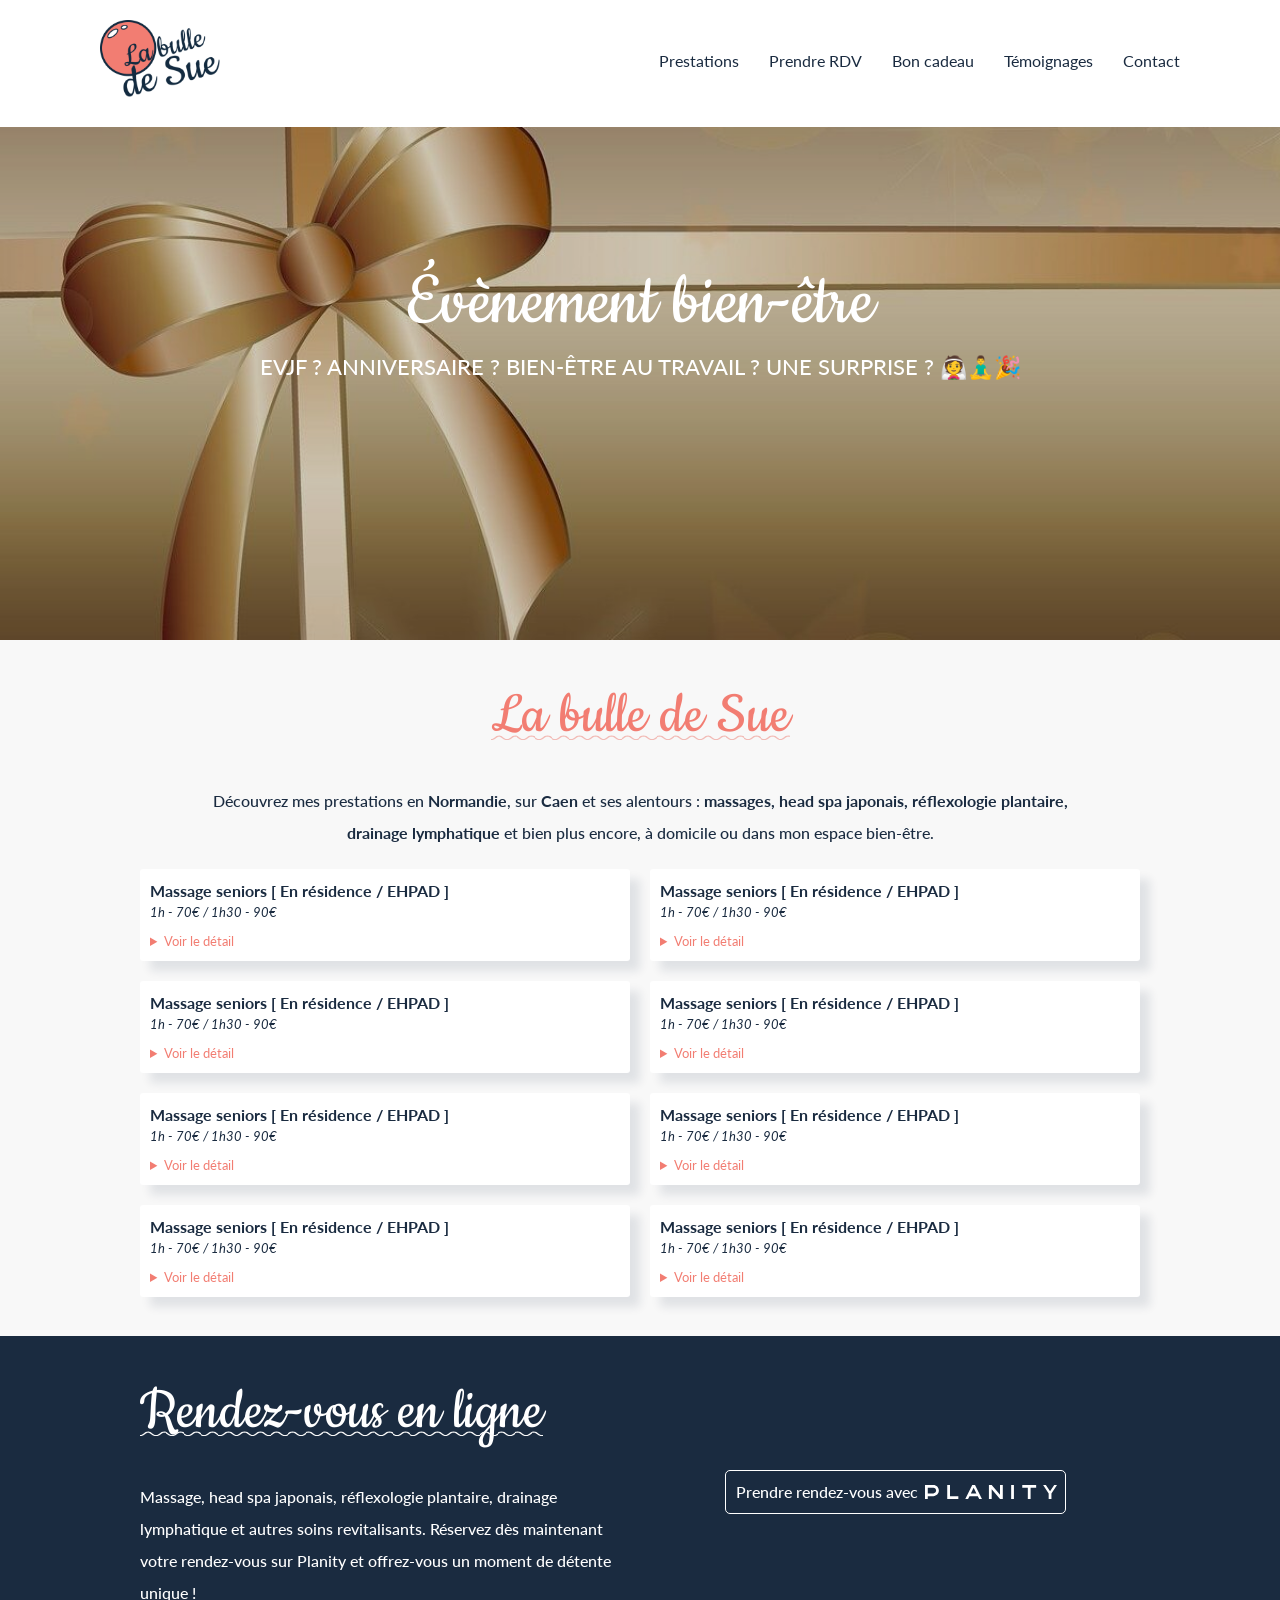
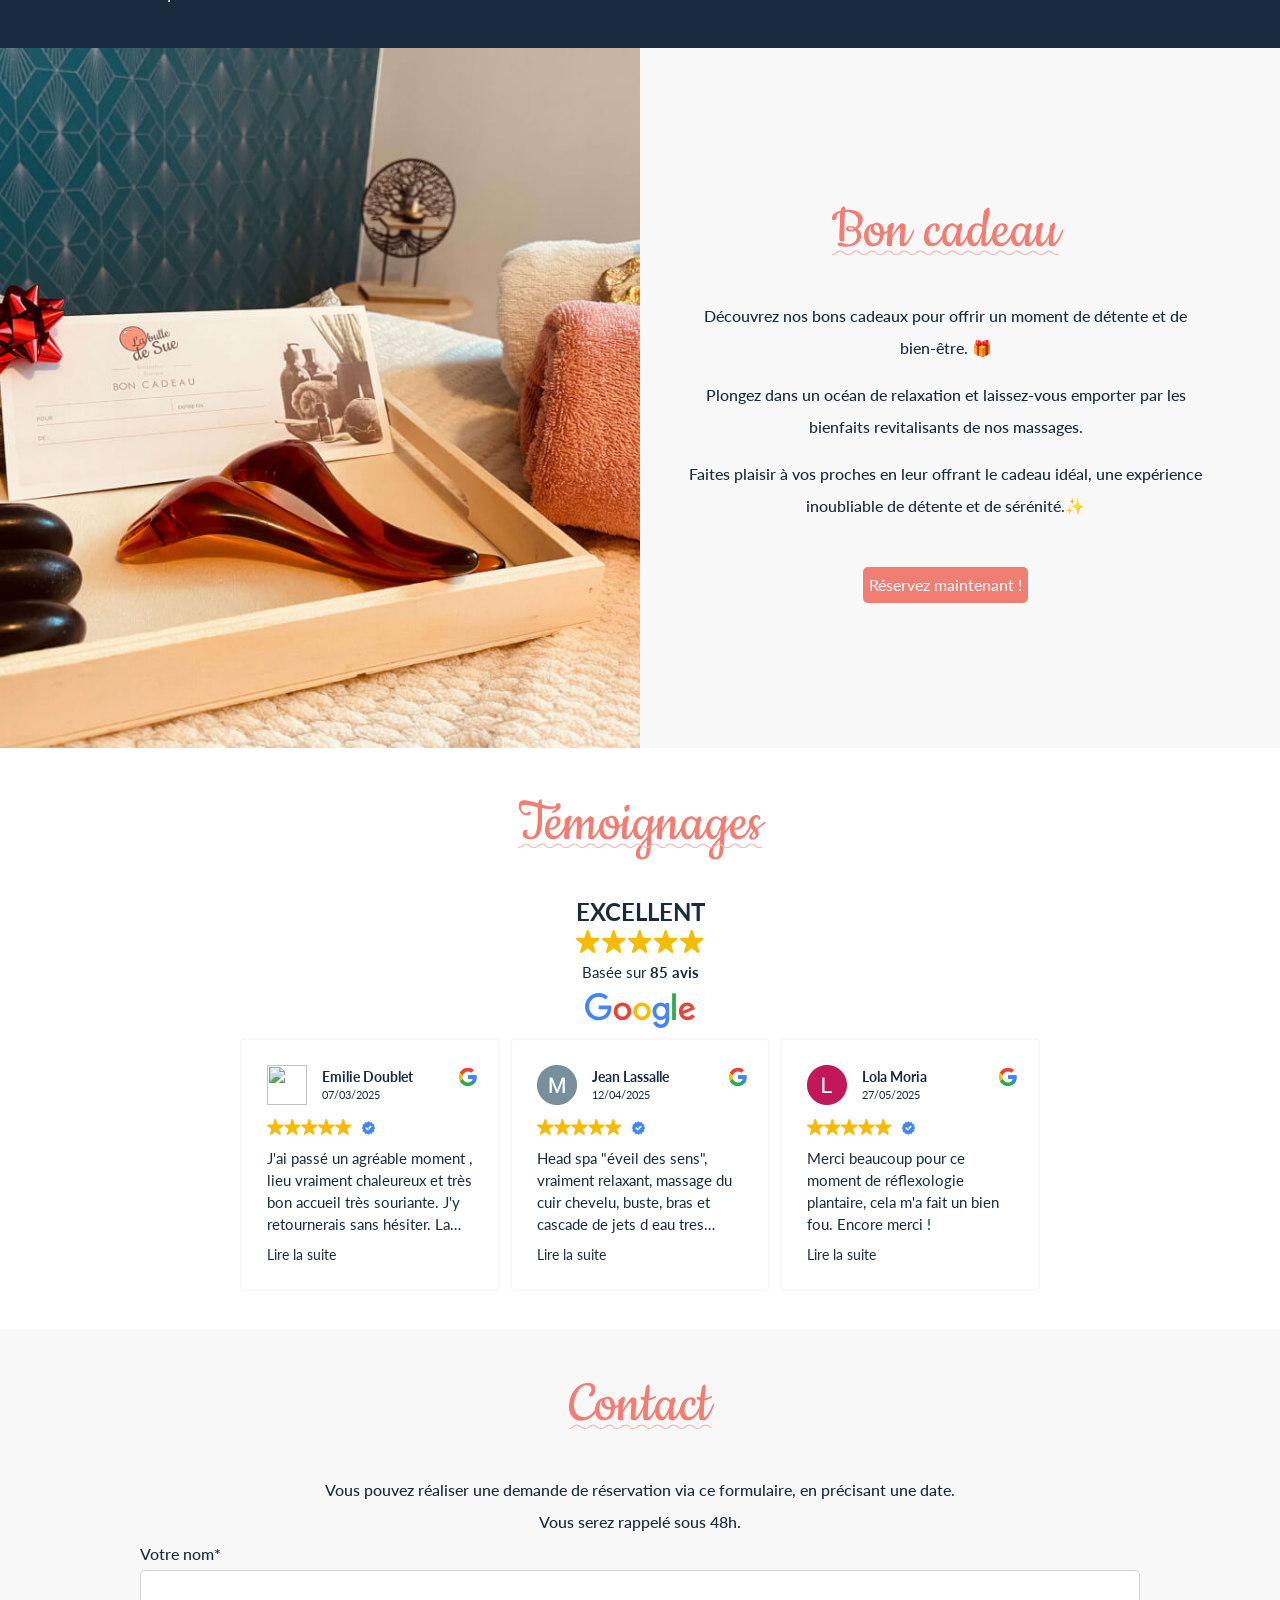
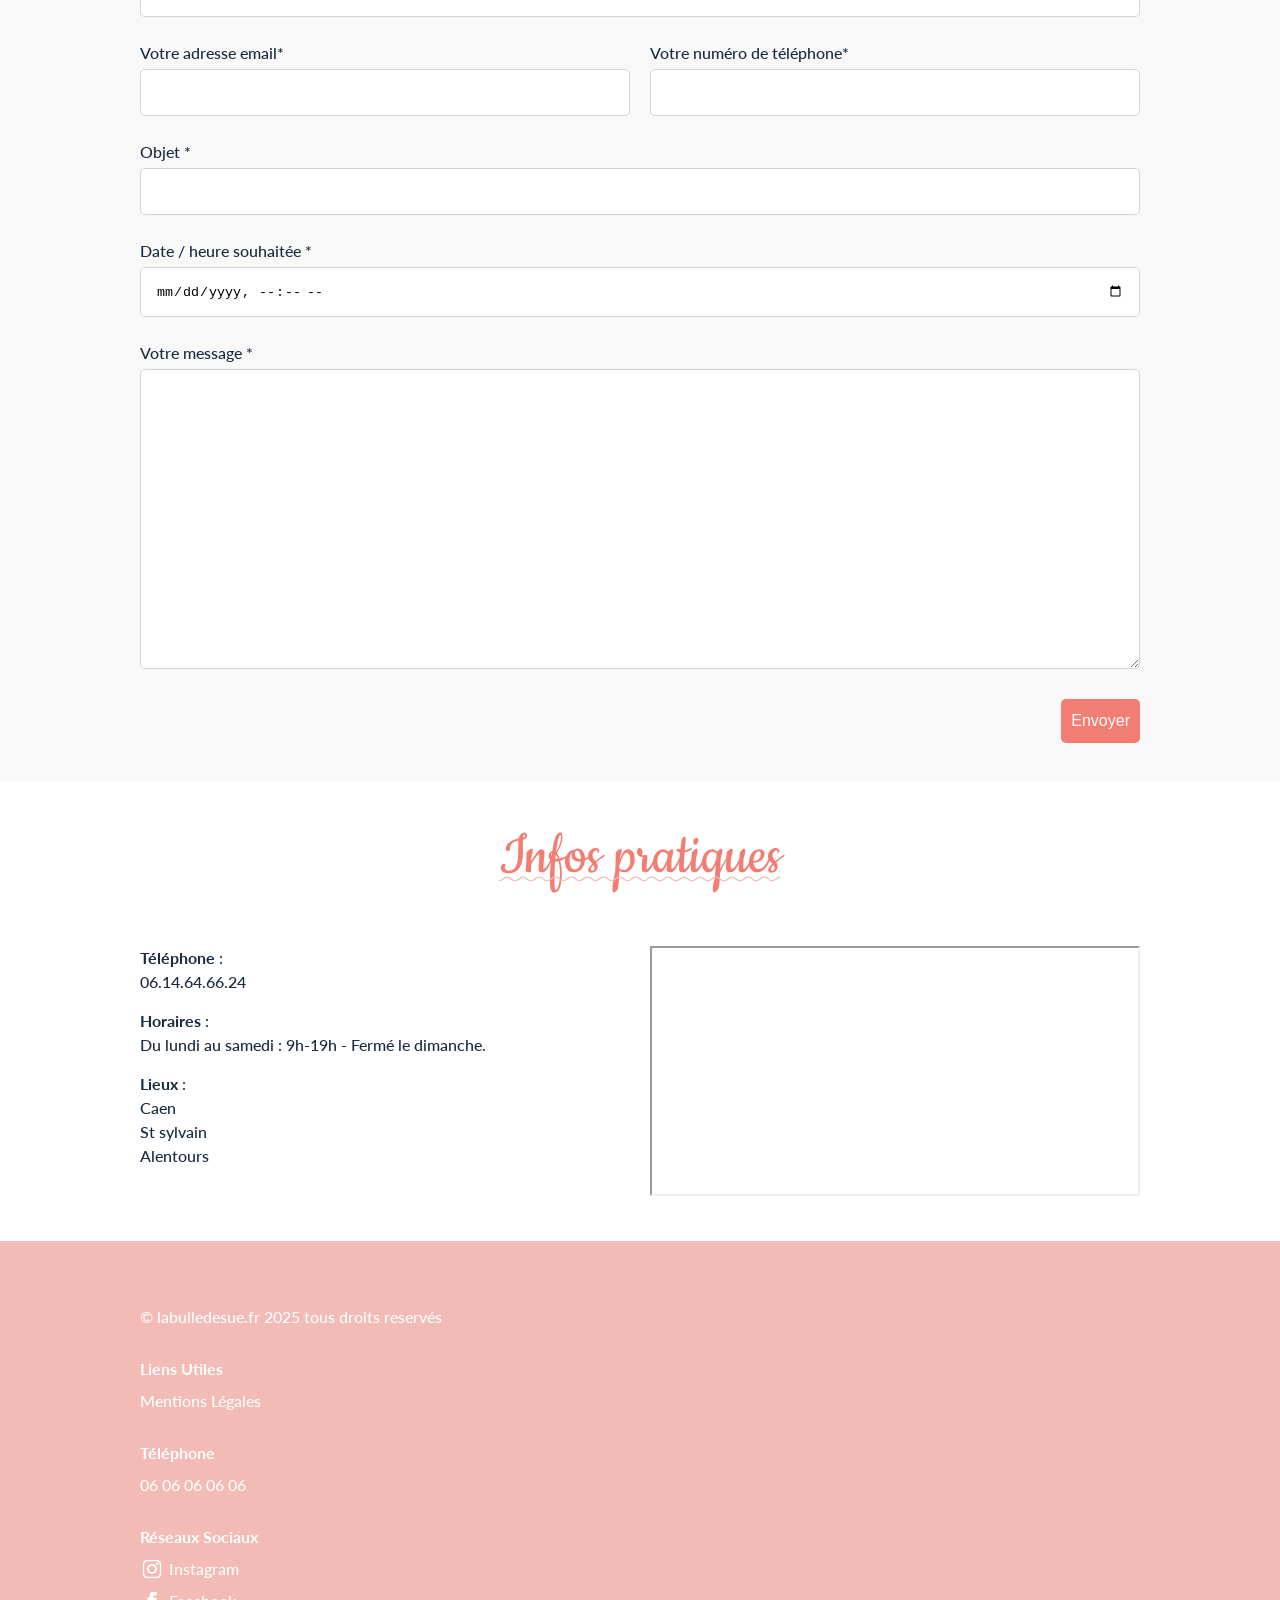
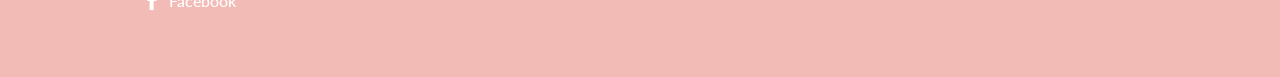
==== index.html @ 636320a3 "init" ====
<!DOCTYPE html>
<html lang="en">
<head>
    <meta charset="UTF-8">
    <meta name="viewport" content="width=device-width, initial-scale=1.0">
    <link href="https://fonts.googleapis.com/css2?family=Cookie&family=Lato:wght@400;700&display=swap" rel="stylesheet">
    <link rel="stylesheet" href="assets/css/main.css">
    <title>Document</title>
</head>
<body>
   <header>
        <div class="logo">
            <a aria-label="Lien vers la home" href="#">
                <img src="assets/img/logo.png" alt="Logo de Massage de Sue">
            </a>
        </div>
        <nav>
            <a href="#prestations">Prestations</a>
            <a href="">Prendre RDV</a>
            <a href="">Bon cadeau</a>
            <a href="">Témoignages</a>
            <a href="">Contact</a>
        </nav>
        <a href="#" class="hbg">
            <span style="--pos:1"></span>
            <span style="--pos:2"></span>
            <span style="--pos:3"></span>
        </a>
   </header>
   <main>
        <section class="hero">
            <img class="wallpaper" aria-hidden="true" loading="lazy" src="assets/img/background-g3a371028a_1920-1920x600.jpg" alt="super image">
          <div class="container">
            <h1>Évènement bien-être</h1>
            <p>
                EVJF ? ANNIVERSAIRE ? BIEN-ÊTRE AU TRAVAIL ? UNE SURPRISE ? 👰🧘‍♂️🎉
            </p>
          </div>
        </section>
        <section class="services" id="prestations">
            <div class="container">
                <div class="row">
                    <div class="col-12 title">
                        <h2 class="h2">
                            La bulle de Sue
                        </h2>
                        <p>
                            Découvrez mes prestations en <b>Normandie</b>, sur <b>Caen</b> et ses alentours : <b>massages, head spa japonais, réflexologie plantaire,<br> drainage lymphatique</b> et bien plus encore, à domicile ou dans mon espace bien-être.
                        </p>
                    </div>
                    <div class="col-6 col-xs-12">
                        <div class="row">
                            <div class="card-massage col-12">
                                <h3 class="card-massage_title">
                                    Massage seniors [ En résidence / EHPAD ]
                                </h3>
                                <p class="card-massage_price">
                                    1h - 70€ / 1h30 - 90€
                                </p>
                                <details>
                                    <summary>
                                        <span>Voir le détail</span>
                                        <span>Réduire le détail</span>
                                    </summary>
                                    Les mouvements sont doux, lents, sans pressions et parfois répétitifs. Le toucher est sécurisant, bienveillant, aimant, compatissant et respectueux. La plupart des manœuvres sont des lissages, des effleurages mais aussi des mobilisations et enfin des pressions sur des points énergétiques.
                                    Le massage s'effectue sur une table de massage lorsque c'est possible dans le cas contraire, la masseuse s'adapte.
                                    [+ Frais de déplacement à prévoir selon la distance ]
                                </details>
                            </div>
                            <div class="card-massage col-12">
                                <h3 class="card-massage_title">
                                    Massage seniors [ En résidence / EHPAD ]
                                </h3>
                                <p class="card-massage_price">
                                    1h - 70€ / 1h30 - 90€
                                </p>
                                <details>
                                    <summary>
                                        <span>Voir le détail</span>
                                        <span>Réduire le détail</span>
                                    </summary>
                                    Les mouvements sont doux, lents, sans pressions et parfois répétitifs. Le toucher est sécurisant, bienveillant, aimant, compatissant et respectueux. La plupart des manœuvres sont des lissages, des effleurages mais aussi des mobilisations et enfin des pressions sur des points énergétiques.
                                    Le massage s'effectue sur une table de massage lorsque c'est possible dans le cas contraire, la masseuse s'adapte.
                                    [+ Frais de déplacement à prévoir selon la distance ]
                                </details>
                            </div>
                            <div class="card-massage col-12">
                                <h3 class="card-massage_title">
                                    Massage seniors [ En résidence / EHPAD ]
                                </h3>
                                <p class="card-massage_price">
                                    1h - 70€ / 1h30 - 90€
                                </p>
                                <details>
                                    <summary>
                                        <span>Voir le détail</span>
                                        <span>Réduire le détail</span>
                                    </summary>
                                    Les mouvements sont doux, lents, sans pressions et parfois répétitifs. Le toucher est sécurisant, bienveillant, aimant, compatissant et respectueux. La plupart des manœuvres sont des lissages, des effleurages mais aussi des mobilisations et enfin des pressions sur des points énergétiques.
                                    Le massage s'effectue sur une table de massage lorsque c'est possible dans le cas contraire, la masseuse s'adapte.
                                    [+ Frais de déplacement à prévoir selon la distance ]
                                </details>
                            </div>
                            <div class="card-massage col-12">
                                <h3 class="card-massage_title">
                                    Massage seniors [ En résidence / EHPAD ]
                                </h3>
                                <p class="card-massage_price">
                                    1h - 70€ / 1h30 - 90€
                                </p>
                                <details>
                                    <summary>
                                        <span>Voir le détail</span>
                                        <span>Réduire le détail</span>
                                    </summary>
                                    Les mouvements sont doux, lents, sans pressions et parfois répétitifs. Le toucher est sécurisant, bienveillant, aimant, compatissant et respectueux. La plupart des manœuvres sont des lissages, des effleurages mais aussi des mobilisations et enfin des pressions sur des points énergétiques.
                                    Le massage s'effectue sur une table de massage lorsque c'est possible dans le cas contraire, la masseuse s'adapte.
                                    [+ Frais de déplacement à prévoir selon la distance ]
                                </details>
                            </div>
                        </div>
                    </div>
                    <div class="col-6 col-xs-12">
                        <div class="row">
                            <div class="card-massage col-12">
                                <h3 class="card-massage_title">
                                    Massage seniors [ En résidence / EHPAD ]
                                </h3>
                                <p class="card-massage_price">
                                    1h - 70€ / 1h30 - 90€
                                </p>
                                <details>
                                    <summary>
                                        <span>Voir le détail</span>
                                        <span>Réduire le détail</span>
                                    </summary>
                                    Les mouvements sont doux, lents, sans pressions et parfois répétitifs. Le toucher est sécurisant, bienveillant, aimant, compatissant et respectueux. La plupart des manœuvres sont des lissages, des effleurages mais aussi des mobilisations et enfin des pressions sur des points énergétiques.
                                    Le massage s'effectue sur une table de massage lorsque c'est possible dans le cas contraire, la masseuse s'adapte.
                                    [+ Frais de déplacement à prévoir selon la distance ]
                                </details>
                            </div>
                            <div class="card-massage col-12">
                                <h3 class="card-massage_title">
                                    Massage seniors [ En résidence / EHPAD ]
                                </h3>
                                <p class="card-massage_price">
                                    1h - 70€ / 1h30 - 90€
                                </p>
                                <details>
                                    <summary>
                                        <span>Voir le détail</span>
                                        <span>Réduire le détail</span>
                                    </summary>
                                    Les mouvements sont doux, lents, sans pressions et parfois répétitifs. Le toucher est sécurisant, bienveillant, aimant, compatissant et respectueux. La plupart des manœuvres sont des lissages, des effleurages mais aussi des mobilisations et enfin des pressions sur des points énergétiques.
                                    Le massage s'effectue sur une table de massage lorsque c'est possible dans le cas contraire, la masseuse s'adapte.
                                    [+ Frais de déplacement à prévoir selon la distance ]
                                </details>
                            </div>
                            <div class="card-massage col-12">
                                <h3 class="card-massage_title">
                                    Massage seniors [ En résidence / EHPAD ]
                                </h3>
                                <p class="card-massage_price">
                                    1h - 70€ / 1h30 - 90€
                                </p>
                                <details>
                                    <summary>
                                        <span>Voir le détail</span>
                                        <span>Réduire le détail</span>
                                    </summary>
                                    Les mouvements sont doux, lents, sans pressions et parfois répétitifs. Le toucher est sécurisant, bienveillant, aimant, compatissant et respectueux. La plupart des manœuvres sont des lissages, des effleurages mais aussi des mobilisations et enfin des pressions sur des points énergétiques.
                                    Le massage s'effectue sur une table de massage lorsque c'est possible dans le cas contraire, la masseuse s'adapte.
                                    [+ Frais de déplacement à prévoir selon la distance ]
                                </details>
                            </div>
                            <div class="card-massage col-12">
                                <h3 class="card-massage_title">
                                    Massage seniors [ En résidence / EHPAD ]
                                </h3>
                                <p class="card-massage_price">
                                    1h - 70€ / 1h30 - 90€
                                </p>
                                <details>
                                    <summary>
                                        <span>Voir le détail</span>
                                        <span>Réduire le détail</span>
                                    </summary>
                                    Les mouvements sont doux, lents, sans pressions et parfois répétitifs. Le toucher est sécurisant, bienveillant, aimant, compatissant et respectueux. La plupart des manœuvres sont des lissages, des effleurages mais aussi des mobilisations et enfin des pressions sur des points énergétiques.
                                    Le massage s'effectue sur une table de massage lorsque c'est possible dans le cas contraire, la masseuse s'adapte.
                                    [+ Frais de déplacement à prévoir selon la distance ]
                                </details>
                            </div>
                        </div>
                    </div>
                </div>
            </div>
        </section>
        <section class="planity">
            <div class="container">
                <div class="row">
                    <div class="col-6 col-sm-12">
                        <h2 class="h2 white">
                            Rendez-vous en ligne
                        </h2>
                        <p>
                            Massage, head spa japonais, réflexologie plantaire, drainage lymphatique et autres soins revitalisants. Réservez dès maintenant votre rendez-vous sur Planity et offrez-vous un moment de détente unique !
                        </p>
                    </div>
                    <div class="col-6 col-sm-12 book">
                        <a target="_blank" href="https://www.planity.com/la-bulle-de-sue-head-spa-massage-14190-saint-sylvain">
                            Prendre rendez-vous avec  <span class="icon-planity"></span>
                        </a>
                    </div>
                </div>
            </div>
        </section>
        <section class="gift">
            <img aria-hidden="true" src="assets/img/gift.jpg" alt="image" class="illustration">
            <div class="containjjjer">
                <div class="row">
                    <div class="col-6 none-xs">
                        
                    </div>
                    <div class="col-6 col-xs-12 content">
                        <h2 class="h2">
                            Bon cadeau
                        </h2>
                        <p>
                            Découvrez nos bons cadeaux pour offrir un moment de détente et de bien-être. 🎁
                        </p>
                        <p>
                            Plongez dans un océan de relaxation et laissez-vous emporter par les bienfaits revitalisants de nos massages.
                        </p>
                        <p>                 
                            Faites plaisir à vos proches en leur offrant le cadeau idéal, une expérience inoubliable de détente et de sérénité.✨
                        </p>
                        <a href="#" class="btn">
                            Réservez maintenant !
                        </a>
                    </div>
                </div>
            </div>
        </section>
        <section class="reviews">
            <div class="container">
                <h2 class="h2">
                    Témoignages
                </h2>
                <div class="nbReviews">
                    <p>Excellent</p>
                    <div class="stars">
                       <span class="icon-star"></span>
                       <span class="icon-star"></span>
                       <span class="icon-star"></span>
                       <span class="icon-star"></span>
                       <span class="icon-star"></span> 
                    </div>
                    <span>Basée sur <b>85 avis</b></span>
                    <figure>
                        <img src="assets/svg/logo.svg" alt="Logo Google">
                    </figure>
                </div>
              
                <div class="sliderWrapper">
                    <div class="slider">
                        <div class="slide">
                            <div class="review-card">
                                <div class="review-card_google-icon-container">
                                    <img src="assets/svg/icon.svg" alt="icon google" class="review-card_google-icon">
                                </div>
                                <div class="review-card_name-img-date">
                                    <figure class="review-card_img-container">
                                        <img src="https://lh3.googleusercontent.com/a/ACg8ocLl8gLTeWVUwAeZWAEVzSCqU0A18EfY9cI3QGdG8IyHaIsYBA=w80-h80-c-rp-mo-br100" alt="">
                                    </figure>
                                    <div class="review-card_name-date">
                                        <div class="review-card_name">
                                            Emilie Doublet
                                        </div>
                                        <div class="review-card_date">
                                            07/03/2025
                                        </div>
                                    </div>
                                </div>
                                <div class="review-card_stars-certified">
                                    <div class="review-card_stars">
                                        <span class="icon-star"></span>
                                        <span class="icon-star"></span>
                                        <span class="icon-star"></span>
                                        <span class="icon-star"></span>
                                        <span class="icon-star"></span>
                                    </div>
                                    <div class="review-card_certified">
                                        <img src="assets/img/certified.png" alt="">
                                    </div>
                                </div>
                                <div class="review-card_review">
                                    <details>
                                        <summary>
                                            <span>
                                                J'ai passé un agréable moment , lieu vraiment chaleureux et très bon accueil très souriante. J'y retournerais sans hésiter. La prestation était à la hauteur de mes attentes
                                            </span>
                                            <div class="review-card_read-more">
                                                Lire la suite
                                            </div>
                                        </summary>
                                    </details>
                                </div>
                                
                            </div>
                        </div>
                        <div class="slide">
                            <div class="review-card">
                                <div class="review-card_google-icon-container">
                                    <img src="assets/svg/icon.svg" alt="icon google" class="review-card_google-icon">
                                </div>
                                <div class="review-card_name-img-date">
                                    <figure class="review-card_img-container">
                                        <img src="assets/img/unnamed_2.png" alt="">
                                    </figure>
                                    <div class="review-card_name-date">
                                        <div class="review-card_name">
                                            Jean Lassalle
                                        </div>
                                        <div class="review-card_date">
                                            12/04/2025
                                        </div>
                                    </div>
                                </div>
                                <div class="review-card_stars-certified">
                                    <div class="review-card_stars">
                                        <span class="icon-star"></span>
                                        <span class="icon-star"></span>
                                        <span class="icon-star"></span>
                                        <span class="icon-star"></span>
                                        <span class="icon-star"></span>
                                    </div>
                                    <div class="review-card_certified">
                                        <img src="assets/img/certified.png" alt="">
                                    </div>
                                </div>
                                <div class="review-card_review">
                                    <details>
                                        <summary>
                                            <span>
                                                Head spa "éveil des sens", vraiment relaxant, massage du cuir chevelu, buste, bras et cascade de jets d eau tres agréable...à s'offrir ou offrir !
                                                Massage est très accueillante et vous repartez avec une brosse offerte 🥰
                                            </span>
                                            <div class="review-card_read-more">
                                                Lire la suite
                                            </div>
                                        </summary>
                                    </details>
                                </div>
                                
                            </div>
                        </div>
                        <div class="slide">
                            <div class="review-card">
                                <div class="review-card_google-icon-container">
                                    <img src="assets/svg/icon.svg" alt="icon google" class="review-card_google-icon">
                                </div>
                                <div class="review-card_name-img-date">
                                    <figure class="review-card_img-container">
                                        <img src="assets/img/unnamed_3.png" alt="">
                                    </figure>
                                    <div class="review-card_name-date">
                                        <div class="review-card_name">
                                            Lola Moria
                                        </div>
                                        <div class="review-card_date">
                                            27/05/2025
                                        </div>
                                    </div>
                                </div>
                                <div class="review-card_stars-certified">
                                    <div class="review-card_stars">
                                        <span class="icon-star"></span>
                                        <span class="icon-star"></span>
                                        <span class="icon-star"></span>
                                        <span class="icon-star"></span>
                                        <span class="icon-star"></span>
                                    </div>
                                    <div class="review-card_certified">
                                        <img src="assets/img/certified.png" alt="">
                                    </div>
                                </div>
                                <div class="review-card_review">
                                    <details>
                                        <summary>
                                            <span>
                                                Merci beaucoup pour ce moment de réflexologie plantaire, cela m'a fait un bien fou. Encore merci !
                                            </span>
                                            <div class="review-card_read-more">
                                                Lire la suite
                                            </div>
                                        </summary>
                                    </details>
                                </div>
                                
                            </div>
                        </div>
                        <div class="slide">
                            <div class="review-card">
                                <div class="review-card_google-icon-container">
                                    <img src="assets/svg/icon.svg" alt="icon google" class="review-card_google-icon">
                                </div>
                                <div class="review-card_name-img-date">
                                    <figure class="review-card_img-container">
                                        <img src="assets/img/unnamed_4.png" alt="">
                                    </figure>
                                    <div class="review-card_name-date">
                                        <div class="review-card_name">
                                            Romane N
                                        </div>
                                        <div class="review-card_date">
                                            15/07/2025
                                        </div>
                                    </div>
                                </div>
                                <div class="review-card_stars-certified">
                                    <div class="review-card_stars">
                                        <span class="icon-star"></span>
                                        <span class="icon-star"></span>
                                        <span class="icon-star"></span>
                                        <span class="icon-star"></span>
                                        <span class="icon-star"></span>
                                    </div>
                                    <div class="review-card_certified">
                                        <img src="assets/img/certified.png" alt="">
                                    </div>
                                </div>
                                <div class="review-card_review">
                                    <details>
                                        <summary>
                                            <span>
                                                Massage + head spa vraiment extra. Une parenthèse pour un moment de détente et de relaxation.
                                                Je recommande et je n hésiterai pas y retourner.
                                                Merci !
                                            </span>
                                            <div class="review-card_read-more">
                                                Lire la suite
                                            </div>
                                        </summary>
                                    </details>
                                </div>
                                
                            </div>
                        </div>
                        <div class="slide">
                            <div class="review-card">
                                <div class="review-card_google-icon-container">
                                    <img src="assets/svg/icon.svg" alt="icon google" class="review-card_google-icon">
                                </div>
                                <div class="review-card_name-img-date">
                                    <figure class="review-card_img-container">
                                        <img src="assets/img/unnamed_2.png" alt="">
                                    </figure>
                                    <div class="review-card_name-date">
                                        <div class="review-card_name">
                                            Romane N
                                        </div>
                                        <div class="review-card_date">
                                            11/11/2024
                                        </div>
                                    </div>
                                </div>
                                <div class="review-card_stars-certified">
                                    <div class="review-card_stars">
                                        <span class="icon-star"></span>
                                        <span class="icon-star"></span>
                                        <span class="icon-star"></span>
                                        <span class="icon-star"></span>
                                        <span class="icon-star"></span>
                                    </div>
                                    <div class="review-card_certified">
                                        <img src="assets/img/certified.png" alt="">
                                    </div>
                                </div>
                                <div class="review-card_review">
                                    <details>
                                        <summary>
                                            <span>
                                                Massage + head spa vraiment extra. Une parenthèse pour un moment de détente et de relaxation.
                                                Je recommande et je n hésiterai pas y retourner.
                                                Merci.
                                            </span>
                                            <div class="review-card_read-more">
                                                Lire la suite
                                            </div>
                                        </summary>
                                    </details>
                                </div>
                                
                            </div>
                        </div>
                        <div class="slide">
                            <div class="review-card">
                                <div class="review-card_google-icon-container">
                                    <img src="assets/svg/icon.svg" alt="icon google" class="review-card_google-icon">
                                </div>
                                <div class="review-card_name-img-date">
                                    <figure class="review-card_img-container">
                                        <img src="assets/img/unnamed.png" alt="">
                                    </figure>
                                    <div class="review-card_name-date">
                                        <div class="review-card_name">
                                            Emilie Déru
                                        </div>
                                        <div class="review-card_date">
                                            07/03/2025
                                        </div>
                                    </div>
                                </div>
                                <div class="review-card_stars-certified">
                                    <div class="review-card_stars">
                                        <span class="icon-star"></span>
                                        <span class="icon-star"></span>
                                        <span class="icon-star"></span>
                                        <span class="icon-star"></span>
                                        <span class="icon-star"></span>
                                    </div>
                                    <div class="review-card_certified">

                                    </div>
                                </div>
                                <div class="review-card_review">
                                    <details>
                                        <summary>
                                            <span>
                                                J'ai passé un agréable moment , lieu vraiment chaleureux et très bon accueil très souriante. J'y retournerais sans hésiter. La prestation était à la hauteur de mes attentes
                                            </span>
                                            <div class="review-card_read-more">
                                                Lire la suite
                                            </div>
                                        </summary>
                                    </details>
                                </div>
                                
                            </div>
                        </div>
                    </div>
                </div>

            </div>
        </section>
        <section class="form">
            <div class="container">
                <h2 class="h2">
                    Contact
                </h2>
                <p>
                    Vous pouvez réaliser une demande de réservation via ce formulaire, en précisant une date. <br>
                    Vous serez rappelé sous 48h.
                </p>
                <form action="" class="row">

                    <div class="col-12">
                        <label for="">Votre nom*</label>
                        <input required type="text">
                    </div>

                    <div class="col-6 col-xs-12">
                        <label for="">Votre adresse email*</label>
                        <input required="required" type="email">
                    </div>

                    <div class="col-6 col-xs-12">
                        <label for="">Votre numéro de téléphone*</label>
                        <input required="required" type="tel">
                    </div>

                    <div class="col-12">
                        <label for="">Objet *</label>
                        <input type="text">
                    </div>

                    <div class="col-12">
                        <label for="">Date / heure souhaitée *</label>
                        <input required="required" type="datetime-local">
                    </div>

                    <div class="col-12">
                        <label for="">Votre message *</label>
                        <textarea name=""></textarea>
                    </div>

                    <div class="col-12 submit">
                        <button class="btn">
                            Envoyer
                        </button>
                    </div>


                </form>
            </div>
        </section>
    <section class="infos">
        <div class="container">
            <div class="row">
                <div class="col-12">
                    <h2 class="h2">
                        Infos pratiques
                    </h2>
                </div>
                <div class="col-6 col-xs-12 content">
                  <p>
                    <b>Téléphone </b>: <br>
                    06.14.64.66.24
                  </p>
                  <p>
                    <b>Horaires </b>: <br>
                    Du lundi au samedi : 9h-19h - Fermé le dimanche.
                  </p>
                  <p>
                    <b>Lieux </b>: <br>
                    Caen <br>
                    St sylvain <br>
                    Alentours
                  </p>


                </div>
                <div class="col-6 col-xs-12">
                    <iframe width="100%" height="250" src="https://www.openstreetmap.org/export/embed.html?bbox=-0.3515437245368958%2C49.199520289672584%2C-0.34903317689895635%2C49.20070329917666&amp;layer=mapnik&amp;marker=49.20011179796188%2C-0.350288450717926"></iframe>
                </div>
            </div>
        </div>
    </section>



   </main>
   <footer>
        <div class="container">
            <div class="row">
                <div class="col-6 col-md-12">
                    © labulledesue.fr 2025 tous droits reservés
                </div>
                <div class="col-2 col-md-12">
                    <p>
                        <b>Liens Utiles</b>
                    </p>
                    <a href="">
                        Mentions Légales
                    </a>
                </div>
                <div class="col-2 col-md-12">
                    <p>
                        <b>Téléphone</b>
                    </p>
                    <a href="">
                        06 06 06 06 06
                    </a>
                </div>
                <div class="col-2 col-md-12">
                    <p>
                        <b>Réseaux Sociaux</b>
                    </p>
                    <p>
                        <a class="social" href="">
                            <span class="icon-instagram small"></span> Instagram
                        </a>
                    </p>
                    <p>
                        <a class="social" href="">
                            <span class="icon-facebook small"></span> Facebook
                        </a>
                    </p>
                </div>
            </div>
        </div>
   </footer>
</body>
</html>
---- assets/css/main.css ----
*,::after,::before{
    padding: 0;
    margin: 0;
    box-sizing: border-box;
}

:root{
    --base-px:10px;
    --gap-grid: 2rem;
    --padding-content:1.5rem;

    --light-pink:#F2BBB6;
    --yellow:#F6BB06;
    --pink:#F27D72;
    --white:#fff;
    --black:#1A2B40;
    --grey:#F8F8F8;
    --shadow:rgba(19, 43, 64, .1);

}

html{
    font-size: var(--base-px);
    scroll-behavior: smooth;
}

body{
    font-family: 'Lato', sans-serif;
    font-size: 1.6rem;
    line-height: 3.2rem;
    font-weight: 500;
    color:var(--black);
}

section{
    padding: 3%;
    position: relative;
}

img,
video{
    width: 100%;
    height: 100%;
}


a{
    text-decoration: none;
}

li{
    list-style-type: none;
}

.container{
    width: 1300px;
    margin: 0 auto;
}

.row{
    display: grid;
    grid-template-columns: repeat(12,1fr);
    gap:var(--gap-grid);
}



.col-1{
    grid-column: span 1;
}

.col-2{
    grid-column: span 2;
}

.col-3{
    grid-column: span 3;
}

.col-4{
    grid-column: span 4;
}

.col-5{
    grid-column: span 5;
}

.col-6{
    grid-column: span 6;
}

.col-7{
    grid-column: span 7;
}

.col-8{
    grid-column: span 8;
}

.col-9{
    grid-column: span 9;
}

.col-10{
    grid-column: span 10;
}

.col-11{
    grid-column: span 11;
}

.col-12{
    grid-column: span 12;
}

.none{
    display: none;
}

.wallpaper{
    position: absolute;
    inset:0;
    width: 100%;
    height: 100%;
    object-fit: cover;
    object-position: 0;
    z-index: -3;
}

h1,
.h2{
    font-family: 'Cookie', cursive;
}

h1{
    font-size: 8rem;
    line-height: 9.3rem;
    font-weight: 400;
}


.h2{
    font-size: 6.4rem;
    line-height: 7.7rem;
    font-weight: 300;
    color: var(--pink);
    position: relative;
    width: fit-content;
    margin-bottom: 3rem!important;
    &::before{
        content: '';
        position: absolute;
        left: 0;
        bottom: 15px;
        width: 100%;
        height: 5px;
        background-image: url('../img/underline.svg');
        /* background-repeat: no-repeat; */
    }
}

.h2.white{
    color: var(--white);

    &::before{
        background-image: url('../img/underline-white.svg');
        /* background-repeat: no-repeat; */
    }
}

.icon-planity{
    -webkit-mask: url('data:image/svg+xml,<svg  viewBox="0 0 140 16"  xmlns="http://www.w3.org/2000/svg"><path fill-rule="evenodd" clip-rule="evenodd" d="M8.8421 0.631592H0V15.3684H2.94737V12.4211H8.8421C12.0973 12.4211 14.7368 9.78153 14.7368 6.52633C14.7368 3.27112 12.0973 0.631592 8.8421 0.631592ZM8.8421 9.4737H2.94737V3.57896H8.8421C10.4697 3.57896 11.7895 4.89873 11.7895 6.52633C11.7895 8.15393 10.4697 9.4737 8.8421 9.4737ZM50.1053 0.631592L42.7368 15.3684H45.6842L47.1579 12.4211H56L57.4737 15.3684H60.421L53.0526 0.631592H50.1053ZM23.5789 0.631592H26.5263V12.4211H35.3684V15.3684H23.5789V0.631592ZM94.3158 0.631592H91.3684V15.3684H94.3158V0.631592ZM103.158 3.57896V0.631592H117.895V3.57896H112V15.3684H109.053V3.57896H103.158ZM137.053 0.631592L132.632 7.26317L128.211 0.631592H125.263L131.158 9.4737V15.3684H134.105V9.4737L140 0.631592H137.053ZM48.6316 9.4737L51.5789 3.57896L54.5263 9.4737H48.6316ZM70.7369 0.631592L79.579 10.9474V0.631592H82.5263V15.3684H79.579L70.7369 5.05264V15.3684H67.7895V0.631592H70.7369Z"></path></svg>');
    position: relative;
    display: inline-block;
    height: 10px;
    width: 100px;
    background: var(--white);
    mask-repeat: no-repeat;
    transform: scale(1.5);
  
}

.icon-star{
    -webkit-mask: url('data:image/svg+xml,<?xml version="1.0" encoding="UTF-8" standalone="no"?><!DOCTYPE svg PUBLIC "-//W3C//DTD SVG 1.1//EN" "http://www.w3.org/Graphics/SVG/1.1/DTD/svg11.dtd"><svg width="100%" height="100%" viewBox="0 0 16 15" version="1.1" xmlns="http://www.w3.org/2000/svg" xmlns:xlink="http://www.w3.org/1999/xlink" xml:space="preserve" xmlns:serif="http://www.serif.com/" style="fill-rule:evenodd;clip-rule:evenodd;stroke-linejoin:round;stroke-miterlimit:2;"><g transform="matrix(1,0,0,1,-427.432,-259.996)"><g transform="matrix(1.01647,0,0,1.01647,-14.9846,-123.719)"><path d="M442.181,378.04C442.286,377.716 442.588,377.497 442.928,377.497C443.268,377.497 443.569,377.716 443.674,378.04L444.991,382.098C445.03,382.217 445.106,382.321 445.207,382.395C445.309,382.469 445.432,382.509 445.557,382.509L449.824,382.507C450.164,382.507 450.465,382.726 450.57,383.05C450.675,383.373 450.56,383.727 450.285,383.927L446.833,386.434C446.731,386.508 446.655,386.612 446.616,386.731C446.577,386.851 446.578,386.98 446.616,387.099L447.936,391.156C448.041,391.48 447.926,391.834 447.651,392.034C447.376,392.234 447.003,392.234 446.728,392.034L443.278,389.525C443.176,389.451 443.054,389.411 442.928,389.411C442.802,389.411 442.68,389.451 442.578,389.525L439.127,392.034C438.852,392.234 438.48,392.234 438.205,392.034C437.929,391.834 437.814,391.48 437.92,391.156L439.239,387.099C439.278,386.98 439.278,386.851 439.239,386.731C439.201,386.612 439.125,386.508 439.023,386.434L435.571,383.927C435.296,383.727 435.18,383.373 435.285,383.05C435.391,382.726 435.692,382.507 436.032,382.507L440.298,382.509C440.424,382.509 440.547,382.469 440.648,382.395C440.75,382.321 440.826,382.217 440.864,382.098L442.181,378.04Z" style="fill:rgb(246,187,6);"/></g></g></svg>');
    position: relative;
    display: inline-block;
    height: 24px;
    width: 24px;
    background: var(--yellow);
    mask-repeat: no-repeat;
  
}



.icon-instagram{
    -webkit-mask: url('data:image/svg+xml,<svg xmlns="http://www.w3.org/2000/svg" width="24" height="24" viewBox="0 0 24 24"><path d="M12 2.163c3.204 0 3.584.012 4.85.07 3.252.148 4.771 1.691 4.919 4.919.058 1.265.069 1.645.069 4.849 0 3.205-.012 3.584-.069 4.849-.149 3.225-1.664 4.771-4.919 4.919-1.266.058-1.644.07-4.85.07-3.204 0-3.584-.012-4.849-.07-3.26-.149-4.771-1.699-4.919-4.92-.058-1.265-.07-1.644-.07-4.849 0-3.204.013-3.583.07-4.849.149-3.227 1.664-4.771 4.919-4.919 1.266-.057 1.645-.069 4.849-.069zm0-2.163c-3.259 0-3.667.014-4.947.072-4.358.2-6.78 2.618-6.98 6.98-.059 1.281-.073 1.689-.073 4.948 0 3.259.014 3.668.072 4.948.2 4.358 2.618 6.78 6.98 6.98 1.281.058 1.689.072 4.948.072 3.259 0 3.668-.014 4.948-.072 4.354-.2 6.782-2.618 6.979-6.98.059-1.28.073-1.689.073-4.948 0-3.259-.014-3.667-.072-4.947-.196-4.354-2.617-6.78-6.979-6.98-1.281-.059-1.69-.073-4.949-.073zm0 5.838c-3.403 0-6.162 2.759-6.162 6.162s2.759 6.163 6.162 6.163 6.162-2.759 6.162-6.163c0-3.403-2.759-6.162-6.162-6.162zm0 10.162c-2.209 0-4-1.79-4-4 0-2.209 1.791-4 4-4s4 1.791 4 4c0 2.21-1.791 4-4 4zm6.406-11.845c-.796 0-1.441.645-1.441 1.44s.645 1.44 1.441 1.44c.795 0 1.439-.645 1.439-1.44s-.644-1.44-1.439-1.44z"/></svg>');
    position: relative;
    display: inline-block;
    height: 24px;
    width: 24px;
    background: var(--white);

  
}



.icon-facebook{
    -webkit-mask: url('data:image/svg+xml,<svg xmlns="http://www.w3.org/2000/svg" width="24" height="24" viewBox="0 0 24 24"><path d="M9 8h-3v4h3v12h5v-12h3.642l.358-4h-4v-1.667c0-.955.192-1.333 1.115-1.333h2.885v-5h-3.808c-3.596 0-5.192 1.583-5.192 4.615v3.385z"/></svg>');
    position: relative;
    display: inline-block;
    height: 24px;
    width: 24px;
    background: var(--white);

}

.icon-facebook.small,
.icon-instagram.small{
    transform: scale(.8);
  
}



.content > *:not(:last-child){
    margin-bottom: var(--padding-content);
}

.btn{
    background-color: var(--pink);
    color:var(--white);
    padding: .6rem;
    border-radius:5px;
    display: inline-block;
    width:fit-content;
    line-height: 2.4rem;
    font-weight: 400;
    /* padding:1rem 3rem 2rem */
}


/*********************************************************/


/* HEADER */

header{
    display: flex;
    justify-content: space-between;
    align-items: center;
    padding: 2rem 10rem;
    position: fixed;
    top:0;
    left:0;
    width: 100%;
    background-color: var(--white);
    z-index: 10;

}

header .logo{
    width: 120px;
}

header nav{
    display: flex;
    gap:3rem;
}

header a{
    font-weight: 400;
    color:var(--black);
    line-height: 2.4rem;
    position: relative;
    overflow: hidden;
    padding-bottom: 5px;
}

header nav a::after{
    content: '';
    width: 100%;
    position: absolute;
    left:-100%;
    bottom: 0px;
    height: 5px;
    background-color: var(--black);
    transition: left .3s ease;
}

header nav a:hover::after{
    left:0;
}

header .hbg{
    position: relative;
    display: none;
    width: 40px;
    height: 40px;
}

header .hbg span{
    border-radius: 10px;
    position: absolute;
    left:0;
    top: calc( var(--pos) * 10px );
    width: 100%;
    height: 3px;
    background-color: var(--black);
}




/* SECTION HERO */

.hero{
    height: 50vw;
    min-height: 600px;
    display: flex;
    align-items: center;
    text-align: center;
    color: var(--white);
}


.hero p{
    font-size: 2.2rem;
    line-height: 3.4rem;
}

.hero img{
    filter:brightness(.8)
}


/* SECTION SERVICE */

.services{
    background-color: var(--grey);

    .h2{
         margin: 0 auto;
    }
}

.services .title{
    text-align: center;
}



.card-massage{
    background-color: var(--white);
    padding: 1rem;
    border-radius: 3px;
    box-shadow: 10px 10px 10px var(--shadow);
}

.card-massage_title{
    font-size: 1.6rem;
    line-height: 2.4rem;
    font-weight: 700;
}

.card-massage_price,
.card-massage details{
    font-size: 1.3rem;
    line-height: 1.9rem;
    font-weight: 400;
    
}

.card-massage details{
    margin-top: 1rem; 
    display: flex;
    flex-flow: column;

}

.card-massage_price{
    font-style: italic;
}

.card-massage summary{
    color: var(--pink);
    order:1;

    [open] &{
        transform: rotateX(180deg);
    }

    [open] & :last-child{
        display: inline-block;
        transform: rotateX(-180deg);
    }

    [open] & :first-child{
        display: none;
    }

    :last-child{
        display: none;
    }
}



/* SECTION PLANITY */
.planity{
    background-color: var(--black);
    color: var(--white);
}

.planity  .book{
    display: flex;
    justify-content: center;
    align-items: center;
    

}

.planity  a{
    color: var(--white);
    border: var(--white) solid 1px;
    border-radius: 5px;
    padding: .5rem 1.5rem .5rem 1rem;
    display: flex;
    justify-content: center;
    align-items: center;
    gap:3.2rem;
    transition: all .5s;

    .icon-planity{
        transition: all .5s;
        background:var(--white);
    }

    &:hover{
        background:var(--white);
        color: var(--black);
    }

    &:hover .icon-planity{
        background:var(--black);
    }

}


/* SECTION GIFT */

.gift{
    background-color: var(--grey);
    height:700px;
}

.gift :is(.row, .containjjjer){
    height: 100%;
}

.gift .illustration{
    position: absolute;
    width: 50%;
    height: 100%;
    left:0;
    top:0;
    object-fit: cover;
}

.gift .h2{
    margin: 0 auto;
}

.gift .content{
    text-align: center;
    padding: 3rem;
    height: 100%;
    display: flex;
    flex-flow: column;
    align-items: center;
    justify-content: center;
}

.gift .btn{
    margin-top: 3rem;
}


.reviews{

    .h2{
        margin-inline: auto;
    }

    .nbReviews{
        text-align: center;
        display: flex;
        flex-flow: column;

        .stars{
            display: flex;
            align-items: center;
            justify-content: center;
            margin-bottom: .8rem;
            gap:.2rem;
        }

        p{
            font-size: 2.4rem;
            line-height: 3.7rem;
            font-weight: 700;
            text-transform: uppercase;
        }

        span{
            font-size: 1.5rem;
            font-weight: 400;
            line-height: 2.1rem;
        }

         figure{
            margin-top: 1rem;
            width: 110px;
            margin-inline: auto;
        }
    }

    .sliderWrapper{

    }

    .slider{

        --width:1250px;
        --gap:1rem;
        --nbSlide:4;
        
        width: var(--width);
        display: flex;
        gap:var(--gap);
        overflow: hidden;
        margin-inline: auto;
    }

    .slide{
        min-width: calc( (var(--width) - calc( (var(--nbSlide) - 1) *  var(--gap))) / var(--nbSlide) );
        border: 2px var(--grey) solid;
        border-radius: 5px;
        min-height: 230px;
    }

    .review-card{
        padding:2.5rem;
        position: relative;


        .review-card_google-icon-container{
            width: 20px;
            aspect-ratio: 1;
            position: absolute;
            right: 20px;
            top:25px;
        }

        .review-card_name-img-date{
            display: flex;
            align-items: center;
            gap: 1.5rem;
        }

        .review-card_img-container{
            width: 40px;
            height: 40px;
        }

        .review-card_name-date{
            display: flex;
            flex-flow: column;
            justify-content: center;
        }

        .review-card_name{
            font-size: 1.4rem;
            line-height: 2rem;
            font-weight: 700;
        }

        .review-card_date{
            font-size: 1.1rem;
            line-height: 1.6rem;
            font-weight: 400;
        }

        .review-card_stars-certified{
            margin-top: 1rem;
            display: flex;
            align-items: center;
            gap:.5rem;
        }

        .review-card_certified{
            transform: scale(.7);
        }

        .review-card_stars{
            display: flex;
            justify-content: center;
            width: fit-content;
        }

        .icon-star{
            width: 17px;
        }

        .review-card_review{

            details{

                summary{
                    display: flex;
                    flex-direction: column;
                }

                span{
                    font-size: 1.5rem;
                    line-height: 2.2rem;
                    font-weight: 400;
                    display: -webkit-box;
                    -webkit-box-orient: vertical;
                    -webkit-line-clamp: 4;
                    overflow: hidden;
                }

                &[open] span{
                    -webkit-line-clamp: 10!important;
                }
                
                
            }
        }

        .review-card_read-more{
            font-size: 1.4rem;
            line-height: 1.9rem;
            font-weight: 400;
            margin-top: 1rem;
            cursor: pointer;
        }

    }


}




/* CONTACT */

.form{
    text-align: center;
    background-color: var(--grey);

    .h2{
        margin: 0 auto;
    }

    form{
        text-align: left;
        width: min(1000px, 100%);
        margin-inline: auto;
    }

    input,
    textarea{
        width: 100%;
        padding: 1.5rem;
        border: #ced4da solid 1px;
        border-radius: 5px;
    }

    textarea{
        height: 300px;
    }

    .submit{
        text-align: right;
    }

    button{
        cursor: pointer;
        border:none;
        font-size: 1.6rem;
        line-height: 2.4rem;
        font-weight: 400;
        padding: 1rem;
    }

    label{
        display: block;
    }
}




/* INFOS */

.infos{
    line-height: 2.4rem;
}

.infos .h2{
    margin-inline: auto;
}




/* FOOTER */

footer{
    background-color: var(--light-pink);
    color:var(--white);
    padding-block: 6rem;

    a{
        color:var(--white);
    }

    .social{
        display: flex;
        align-items: center;
        gap:.5rem;
    }
}





























@media screen and (max-width:1350px) {

    .container{
        width: 1000px;
    }

    .none-md{
        display: none;
    }


    .col-md-1{
        grid-column: span 1;
    }

    .col-md-2{
        grid-column: span 2;
    }

    .col-md-3{
        grid-column: span 3;
    }

    .col-md-4{
        grid-column: span 4;
    }

    .col-md-5{
        grid-column: span 5;
    }

    .col-md-6{
        grid-column: span 6;
    }

    .col-md-7{
        grid-column: span 7;
    }

    .col-md-8{
        grid-column: span 8;
    }

    .col-md-9{
        grid-column: span 9;
    }

    .col-md-10{
        grid-column: span 10;
    }

    .col-md-11{
        grid-column: span 11;
    }

    .col-md-12{
        grid-column: span 12;
    }

    .reviews .slider{
        --width:800px;
        --nbSlide:3;
    }

    
    
}


@media screen and (max-width:1050px) {

    .container{
        width: 700px;
    }

    .reviews .slider{
        --width:600px;
        --nbSlide:2;
    }


    header{
        padding: 2rem 4rem;
    }

    header nav{
        gap:2rem;
    }

    .planity{
        text-align: center;

        .h2{
            margin: 0 auto;
        }

        a {
            margin-top: 2rem;
            padding: 0 1rem 1rem 1rem;
            flex-flow: column;
            gap:0;

            .icon-planity{
                margin-left: 20px;
            }
        
        }
    }

    .none-sm{
        display: none;
    }

    .col-sm-1{
        grid-column: span 1;
    }

    .col-sm-2{
        grid-column: span 2;
    }

    .col-sm-3{
        grid-column: span 3;
    }

    .col-sm-4{
        grid-column: span 4;
    }

    .col-sm-5{
        grid-column: span 5;
    }

    .col-sm-6{
        grid-column: span 6;
    }

    .col-sm-7{
        grid-column: span 7;
    }

    .col-sm-8{
        grid-column: span 8;
    }

    .col-sm-9{
        grid-column: span 9;
    }

    .col-sm-10{
        grid-column: span 10;
    }

    .col-sm-11{
        grid-column: span 11;
    }

    .col-sm-12{
        grid-column: span 12;
    }
    
}


@media screen and (max-width:750px) {
    .container{
        width: 90%;
    }

    .reviews .slider{
        --width:100%;
        --nbSlide:1;

        .slide{
            min-width: 100%;
        }
    }



    h1{
        font-size: 6rem;
        line-height: 5rem;
    }

    .h2{
        font-size: 5rem;
        margin-bottom: 1rem!important;
    }


    header{
        flex-flow: wrap;
    }

    header .hbg{
        display: block;
    }

    header nav{
        padding-top: 3rem;
        flex-flow: column;
        order:1;
        align-items: start;
        width: 100%;
        gap: 1rem;
        height: 0;
        overflow: hidden;
    }

    .hero p{
        font-size: 2rem;
        line-height: 3rem;
    }


    .gift{
        display: flex;
        flex-flow: column;
        align-items: center;
        height: auto;

        .h2{
            order:-1;
        }
    }

    .gift :is(.row, .containjjjer,.content){
        display: contents;
    }

    .gift .illustration{
        position: static;
        width: 300px;
        aspect-ratio: 1;
        margin-bottom: 2rem;
    }

    .none-xs{
        display: none;
    }

    .col-xs-1{
        grid-column: span 1;
    }

    .col-xs-2{
        grid-column: span 2;
    }

    .col-xs-3{
        grid-column: span 3;
    }

    .col-xs-4{
        grid-column: span 4;
    }

    .col-xs-5{
        grid-column: span 5;
    }

    .col-xs-6{
        grid-column: span 6;
    }

    .col-xs-7{
        grid-column: span 7;
    }

    .col-xs-8{
        grid-column: span 8;
    }

    .col-xs-9{
        grid-column: span 9;
    }

    .col-xs-10{
        grid-column: span 10;
    }

    .col-xs-11{
        grid-column: span 11;
    }

    .col-xs-12{
        grid-column: span 12;
    }
    
}

@media screen and (max-width:550px) {

    .h2{
        font-size: 3.8rem;
    }

    .none-xxs{
        display: none;
    }

    [class*="col-"]:not(.freeze){
        grid-column: span 12!important;
    }

    .row{
        gap:20px 0px;
    }
  
    
}
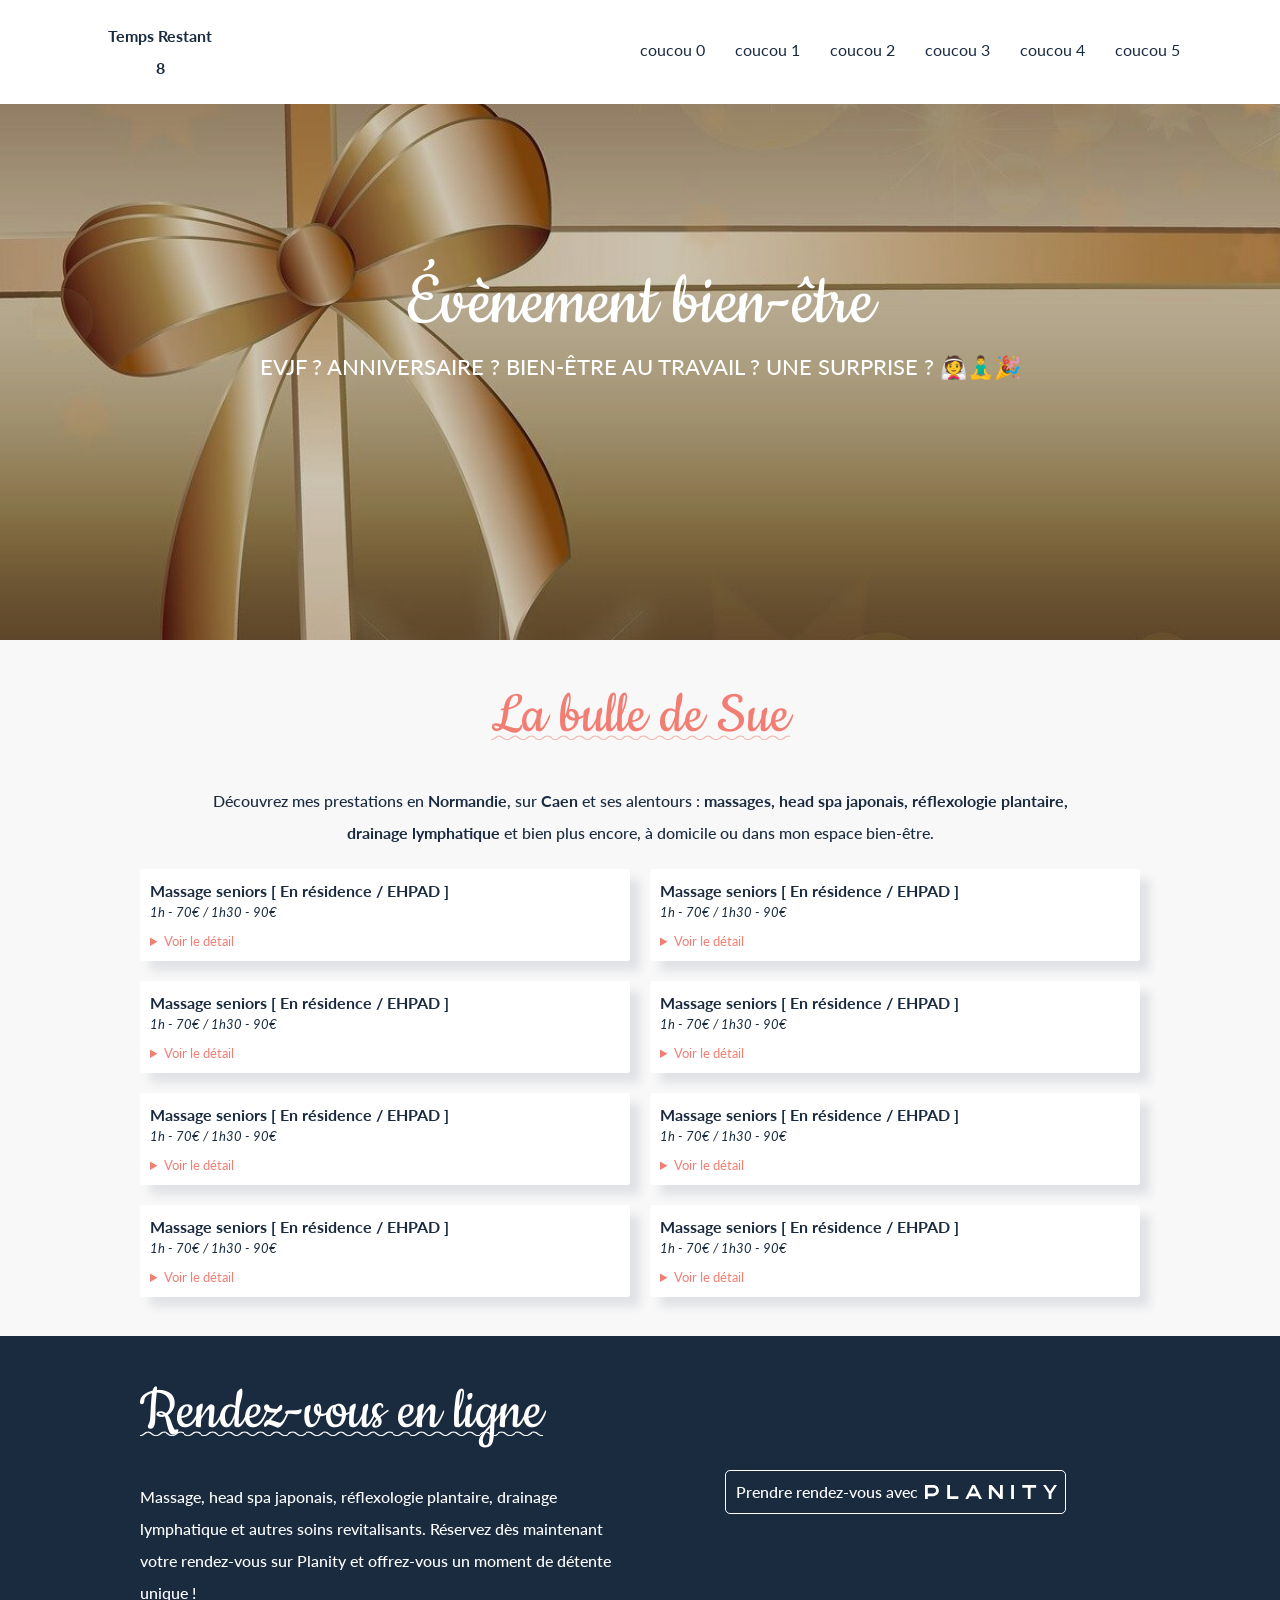
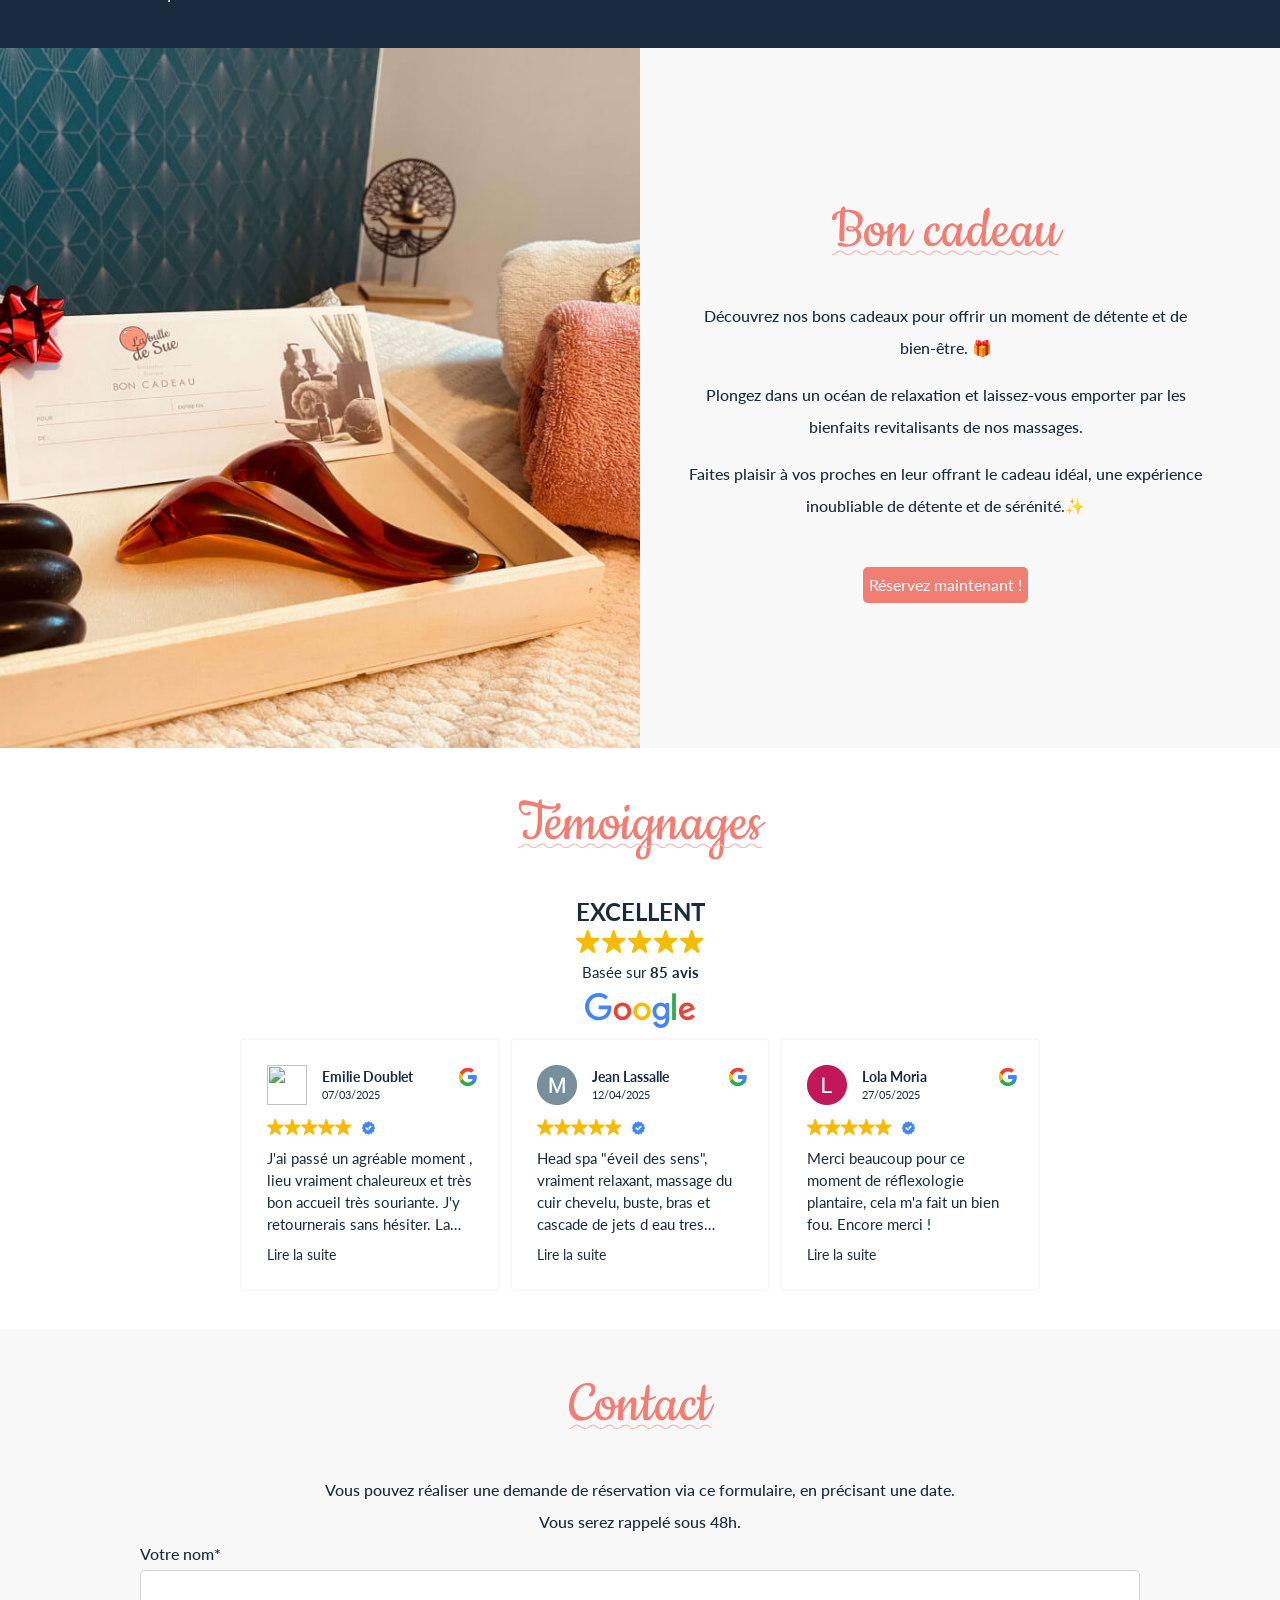
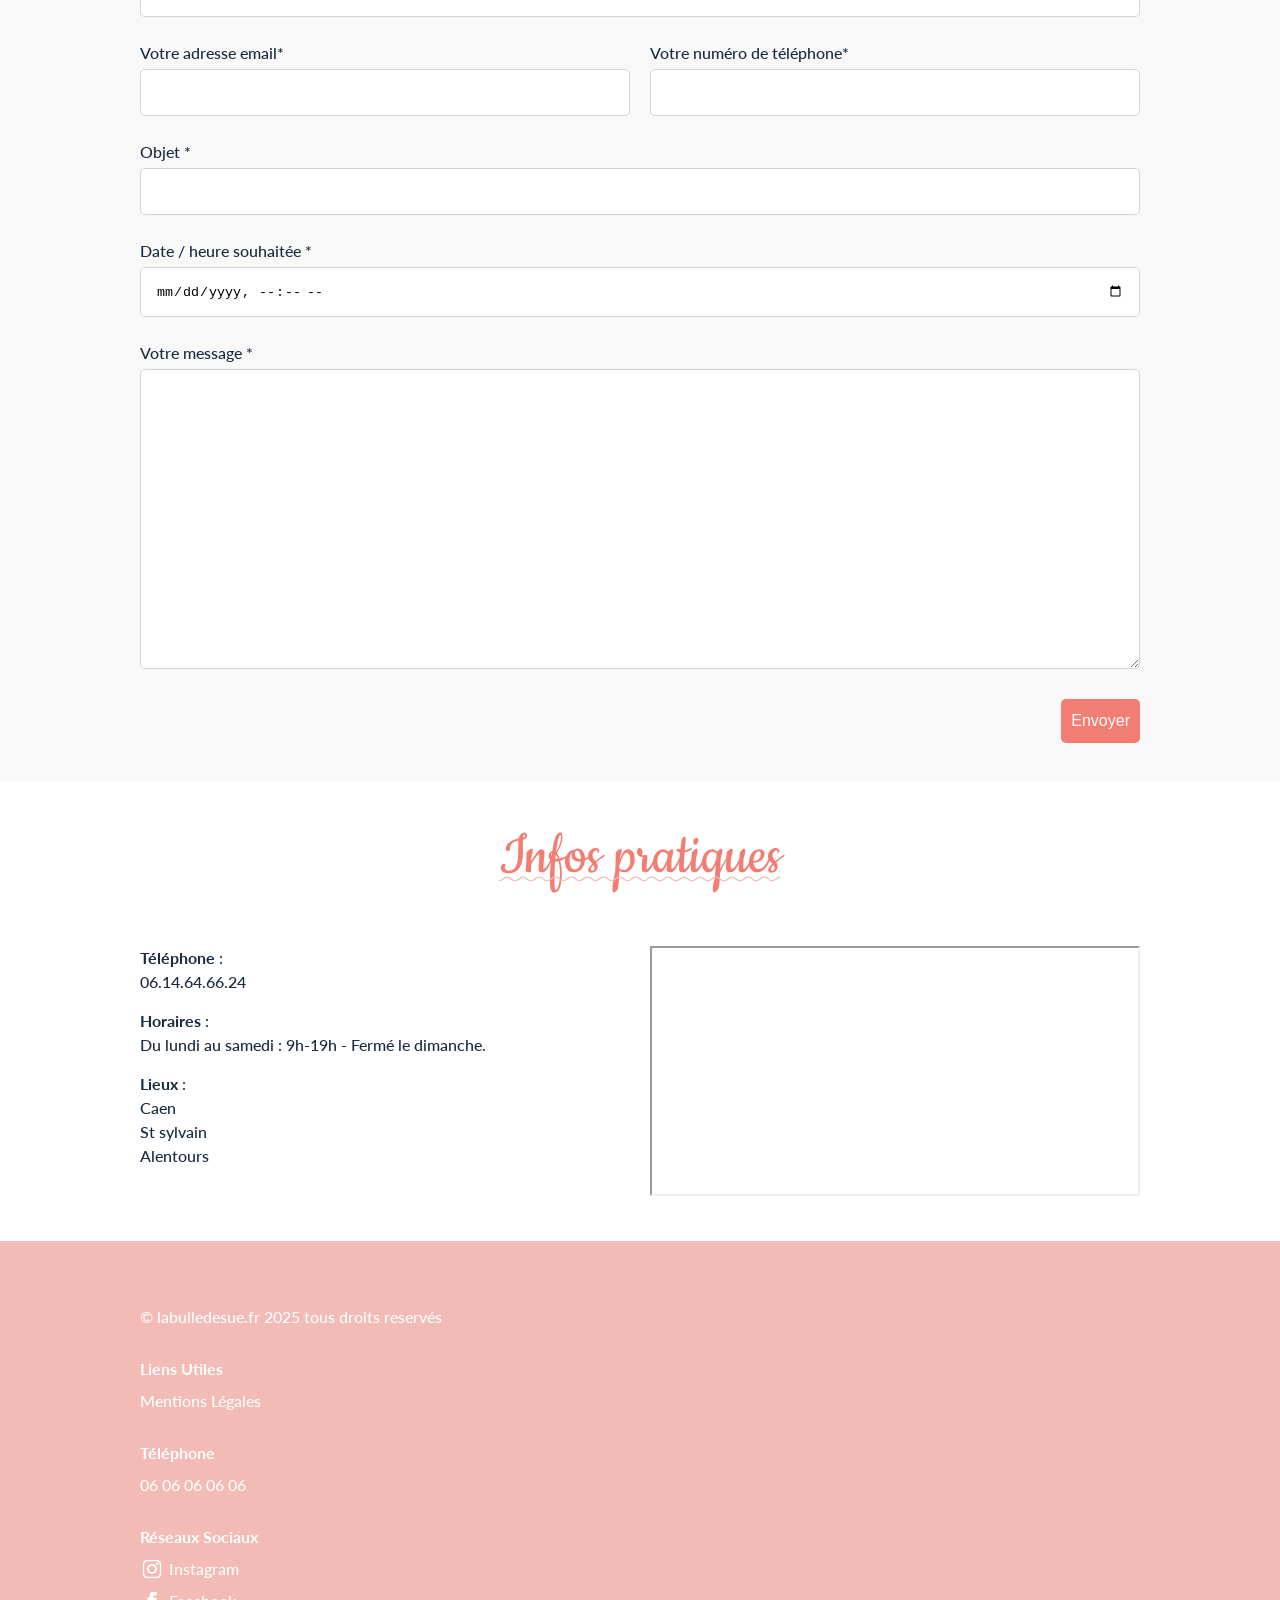
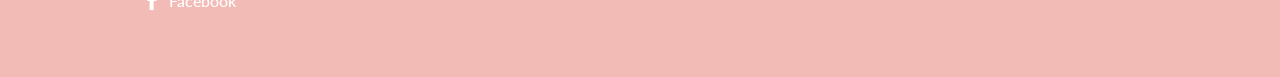
==== commit 95b71f7a: "updates" ====
--- a/index.html
+++ b/index.html
@@ -10,7 +10,7 @@
 <body>
    <header>
         <div class="logo">
-            <a aria-label="Lien vers la home" href="#">
+            <a id="test" aria-label="Lien vers la home" href="#">
                 <img src="assets/img/logo.png" alt="Logo de Massage de Sue">
             </a>
         </div>
@@ -670,5 +670,6 @@
             </div>
         </div>
    </footer>
+   <script src="assets/js/script.js" async></script>
 </body>
 </html>
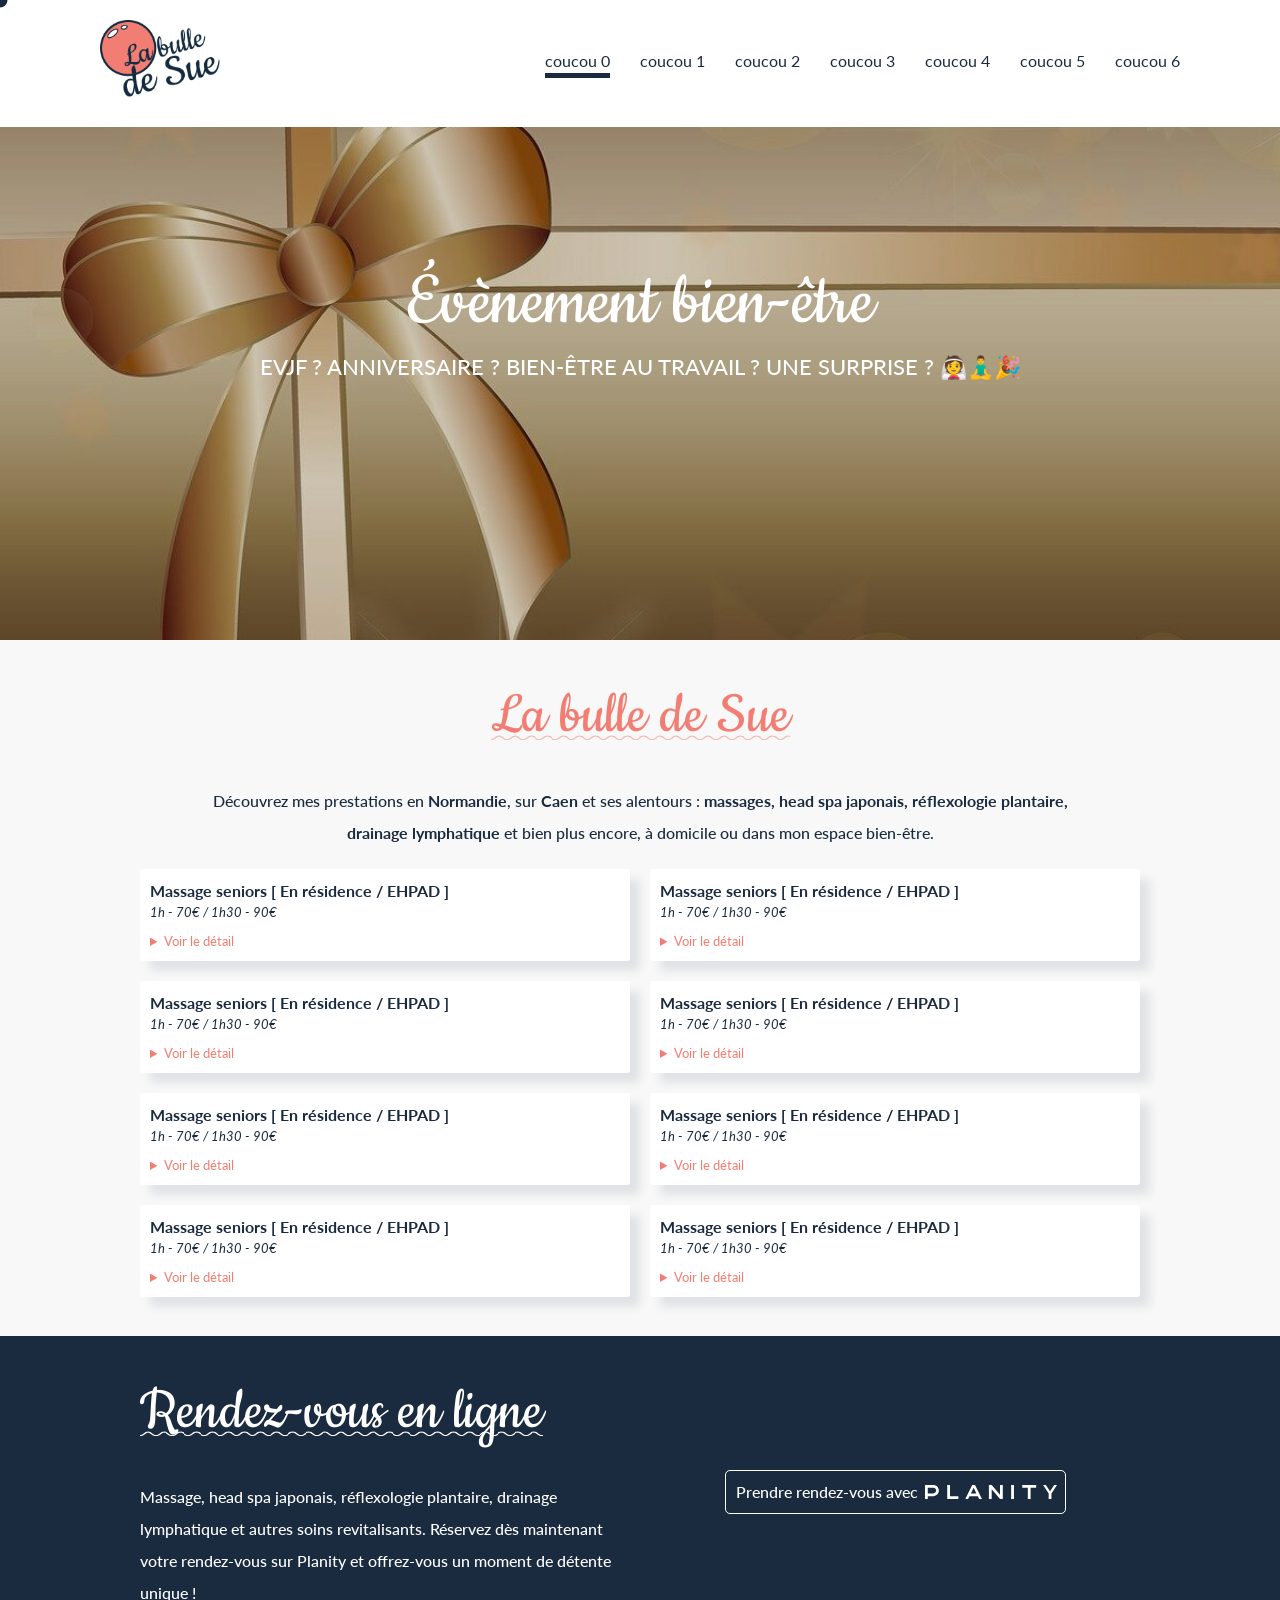
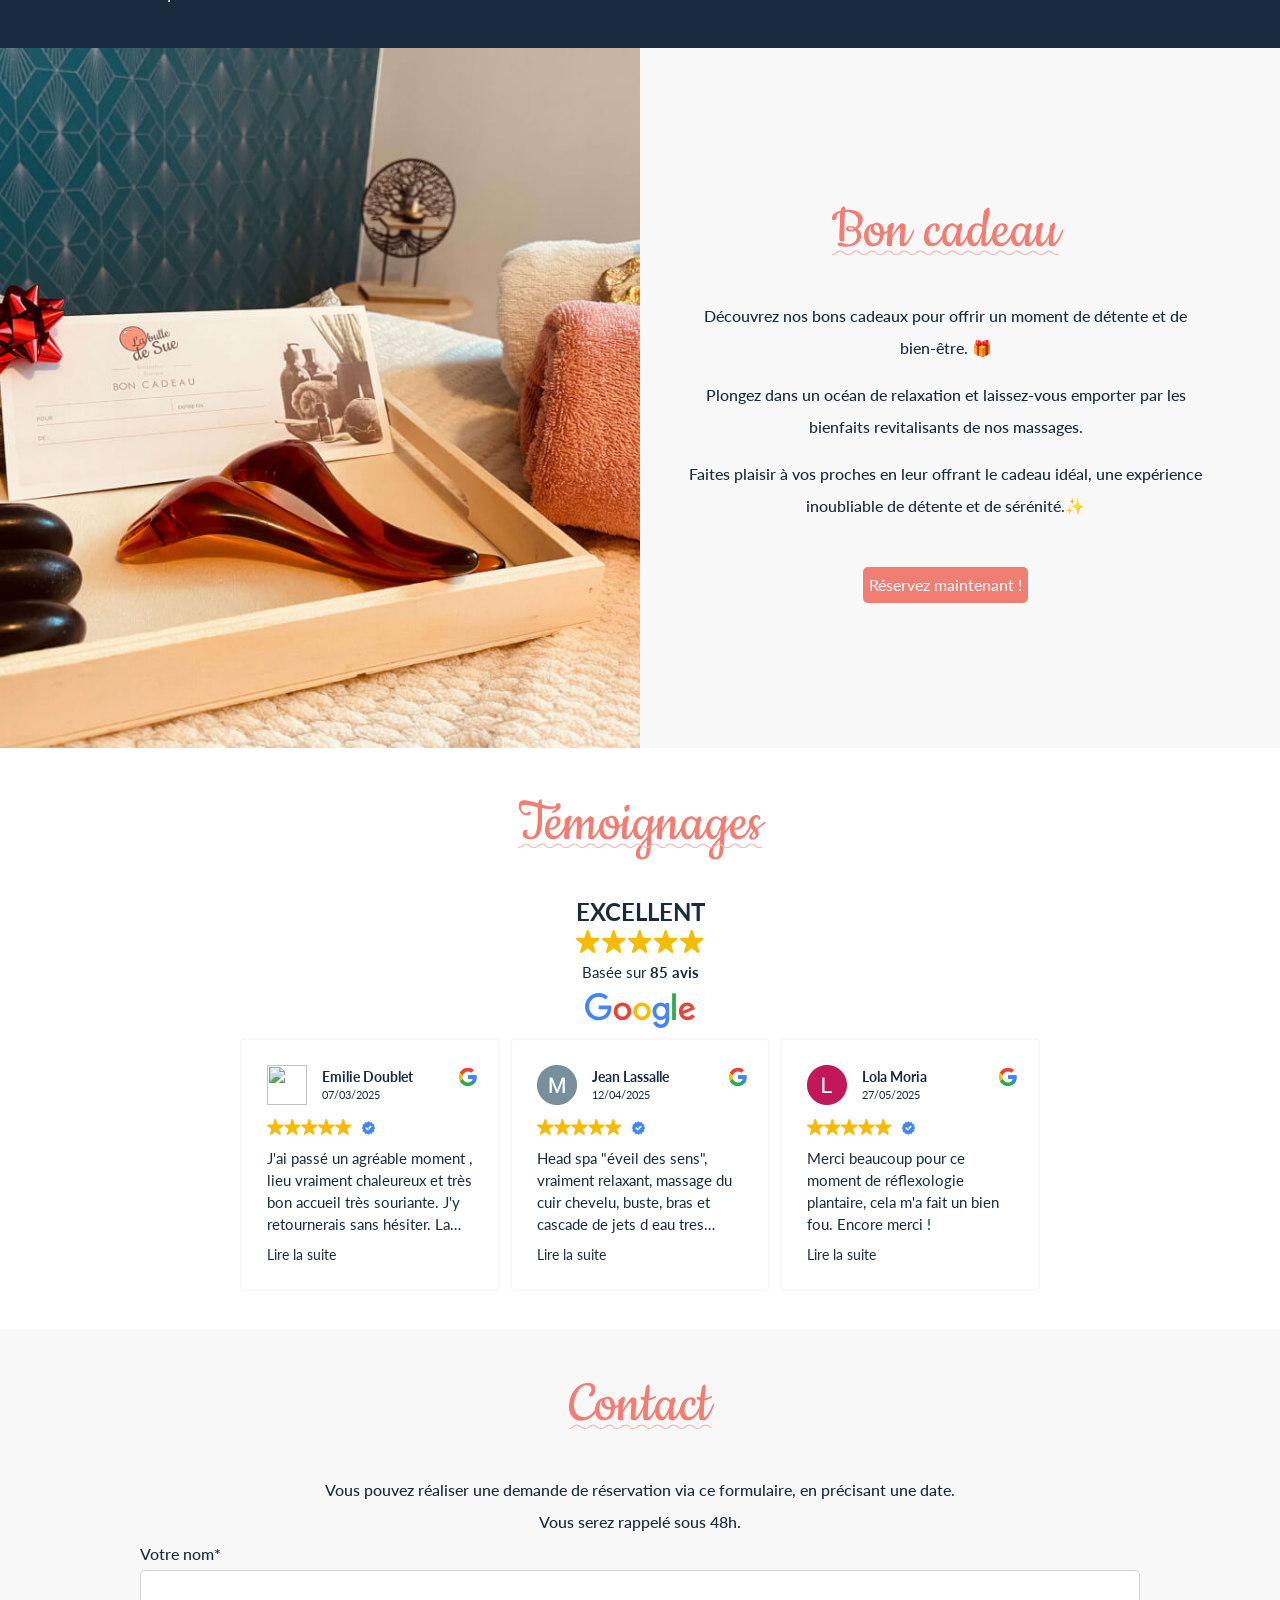
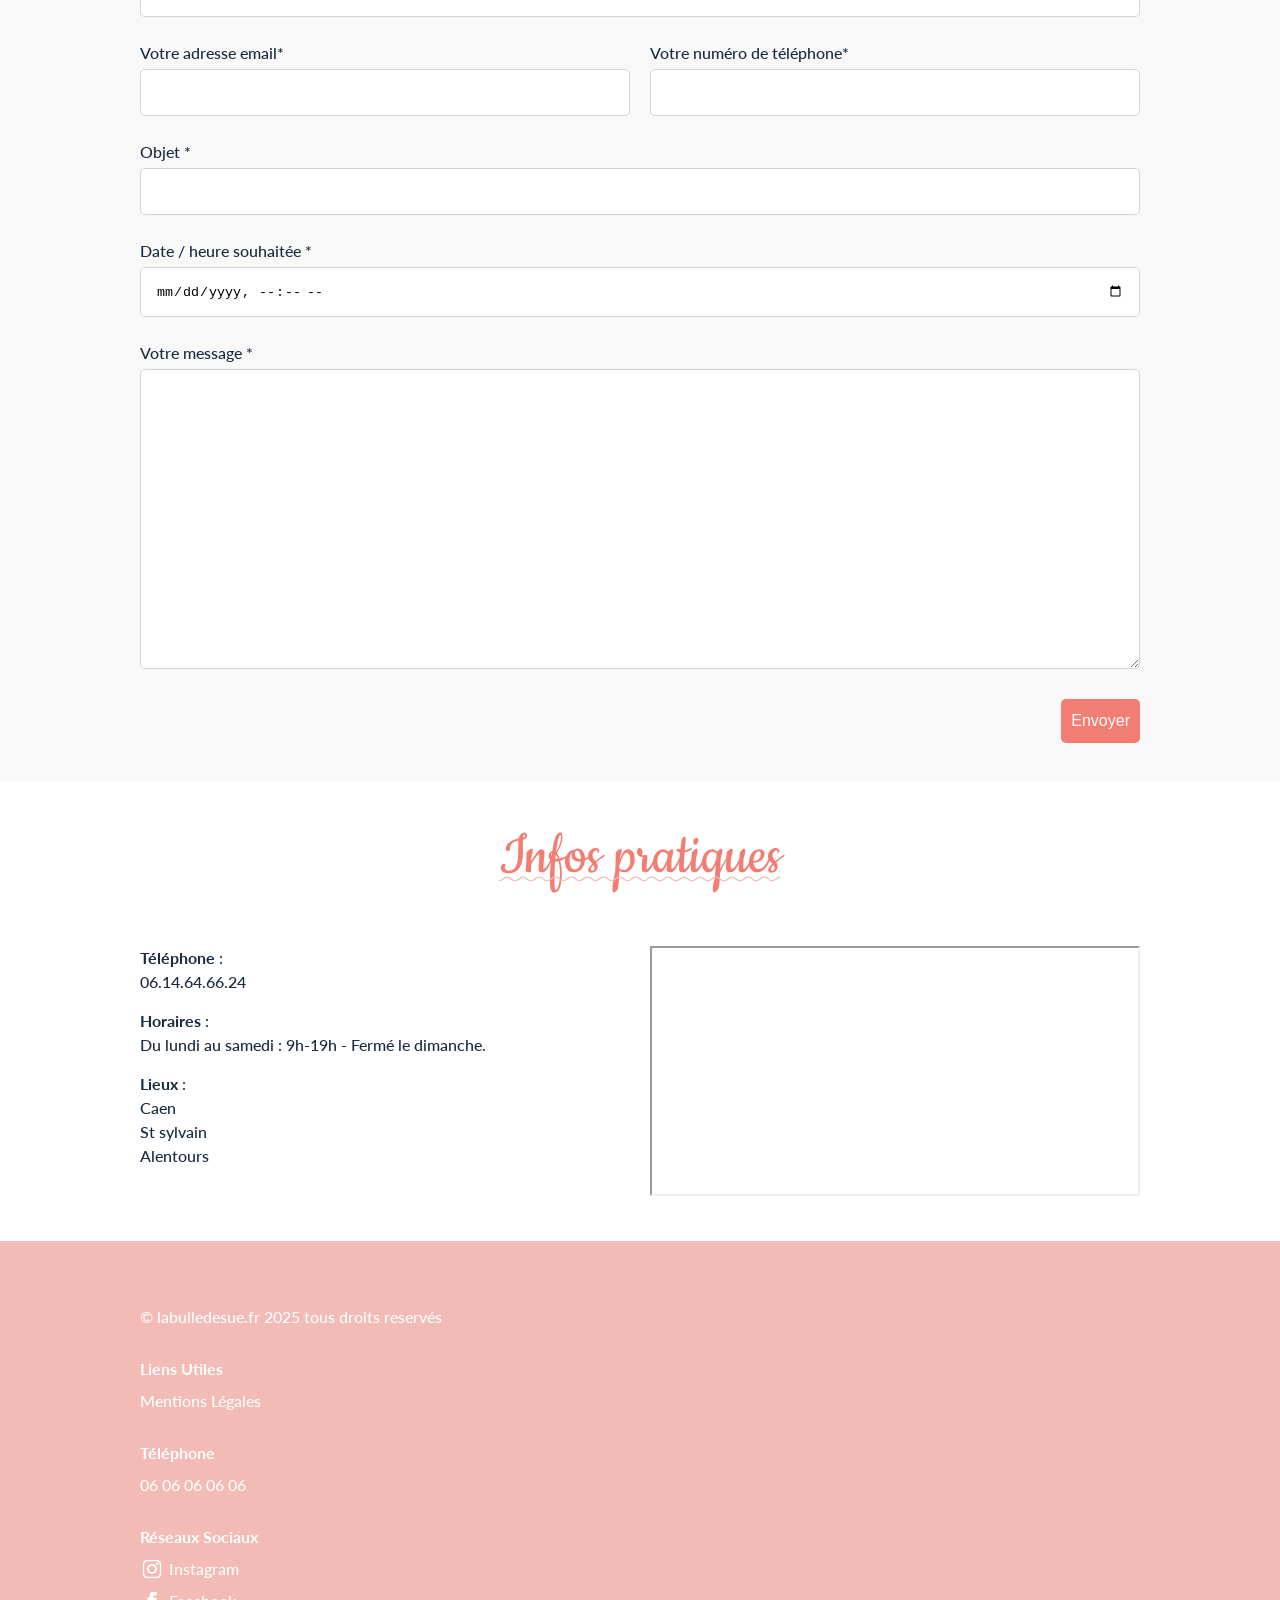
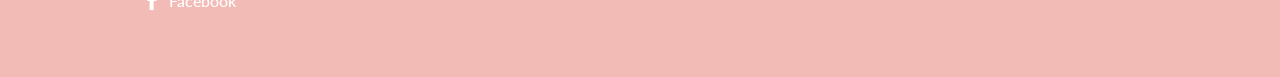
==== commit 3b4f5ca3: "updates" ====
--- a/index.html
+++ b/index.html
@@ -8,18 +8,20 @@
     <title>Document</title>
 </head>
 <body>
+   <div id="cursor"></div>
    <header>
         <div class="logo">
-            <a id="test" aria-label="Lien vers la home" href="#">
+            <a aria-label="Lien vers la home" href="#">
                 <img src="assets/img/logo.png" alt="Logo de Massage de Sue">
             </a>
         </div>
         <nav>
-            <a href="#prestations">Prestations</a>
-            <a href="">Prendre RDV</a>
-            <a href="">Bon cadeau</a>
-            <a href="">Témoignages</a>
-            <a href="">Contact</a>
+            <a class="active" href="#">Accueil</a>
+            <a data-path="https://www.google.com/" href="#">Prestations</a>
+            <a data-path="https://www.google.com/" href="#">Prendre RDV</a>
+            <a data-path="https://www.google.com/" href="#">Bon cadeau</a>
+            <a data-path="https://www.google.com/" href="#">Témoignages</a>
+            <a data-path="https://www.google.com/" href="#">Contact</a>
         </nav>
         <a href="#" class="hbg">
             <span style="--pos:1"></span>
@@ -30,6 +32,7 @@
    <main>
         <section class="hero">
             <img class="wallpaper" aria-hidden="true" loading="lazy" src="assets/img/background-g3a371028a_1920-1920x600.jpg" alt="super image">
+            <!-- <div class="ball"></div> -->
           <div class="container">
             <h1>Évènement bien-être</h1>
             <p>
--- a/assets/css/main.css
+++ b/assets/css/main.css
@@ -30,11 +30,25 @@
     line-height: 3.2rem;
     font-weight: 500;
     color:var(--black);
-}
+    overflow-x: hidden;
+
+}
+
+/* .ball{
+    height: 600px;
+    position: absolute;
+    z-index: 9999;
+    bottom: -300px;
+    right:-300px;
+    aspect-ratio: 1;
+    border-radius: 100%;
+    background-color: red;
+} */
 
 section{
     padding: 3%;
     position: relative;
+   
 }
 
 img,
@@ -46,6 +60,9 @@
 
 a{
     text-decoration: none;
+    &:hover{
+        cursor: none;
+    }
 }
 
 li{
@@ -240,6 +257,32 @@
     /* padding:1rem 3rem 2rem */
 }
 
+#cursor{
+    position: fixed;
+    width: 15px;
+    height: 15px;
+    border-radius: 100%;
+    background-color: #1A2B40;
+    z-index: 99999999999999999;
+    top:0;
+    left:0;
+    transform: translate(-50%,-50%);
+    pointer-events: none;
+    transition: width .3s ease,
+    height .3s ease,
+    opacity .3s ease,
+    top .1s linear,
+    left .1s linear;
+
+
+}
+
+body:has(a:hover) #cursor{
+    width: 30px;
+    height: 30px;
+    opacity: .5;
+}
+
 
 /*********************************************************/
 
@@ -289,7 +332,8 @@
     transition: left .3s ease;
 }
 
-header nav a:hover::after{
+header nav a:hover::after,
+header nav a.active::after{
     left:0;
 }
 
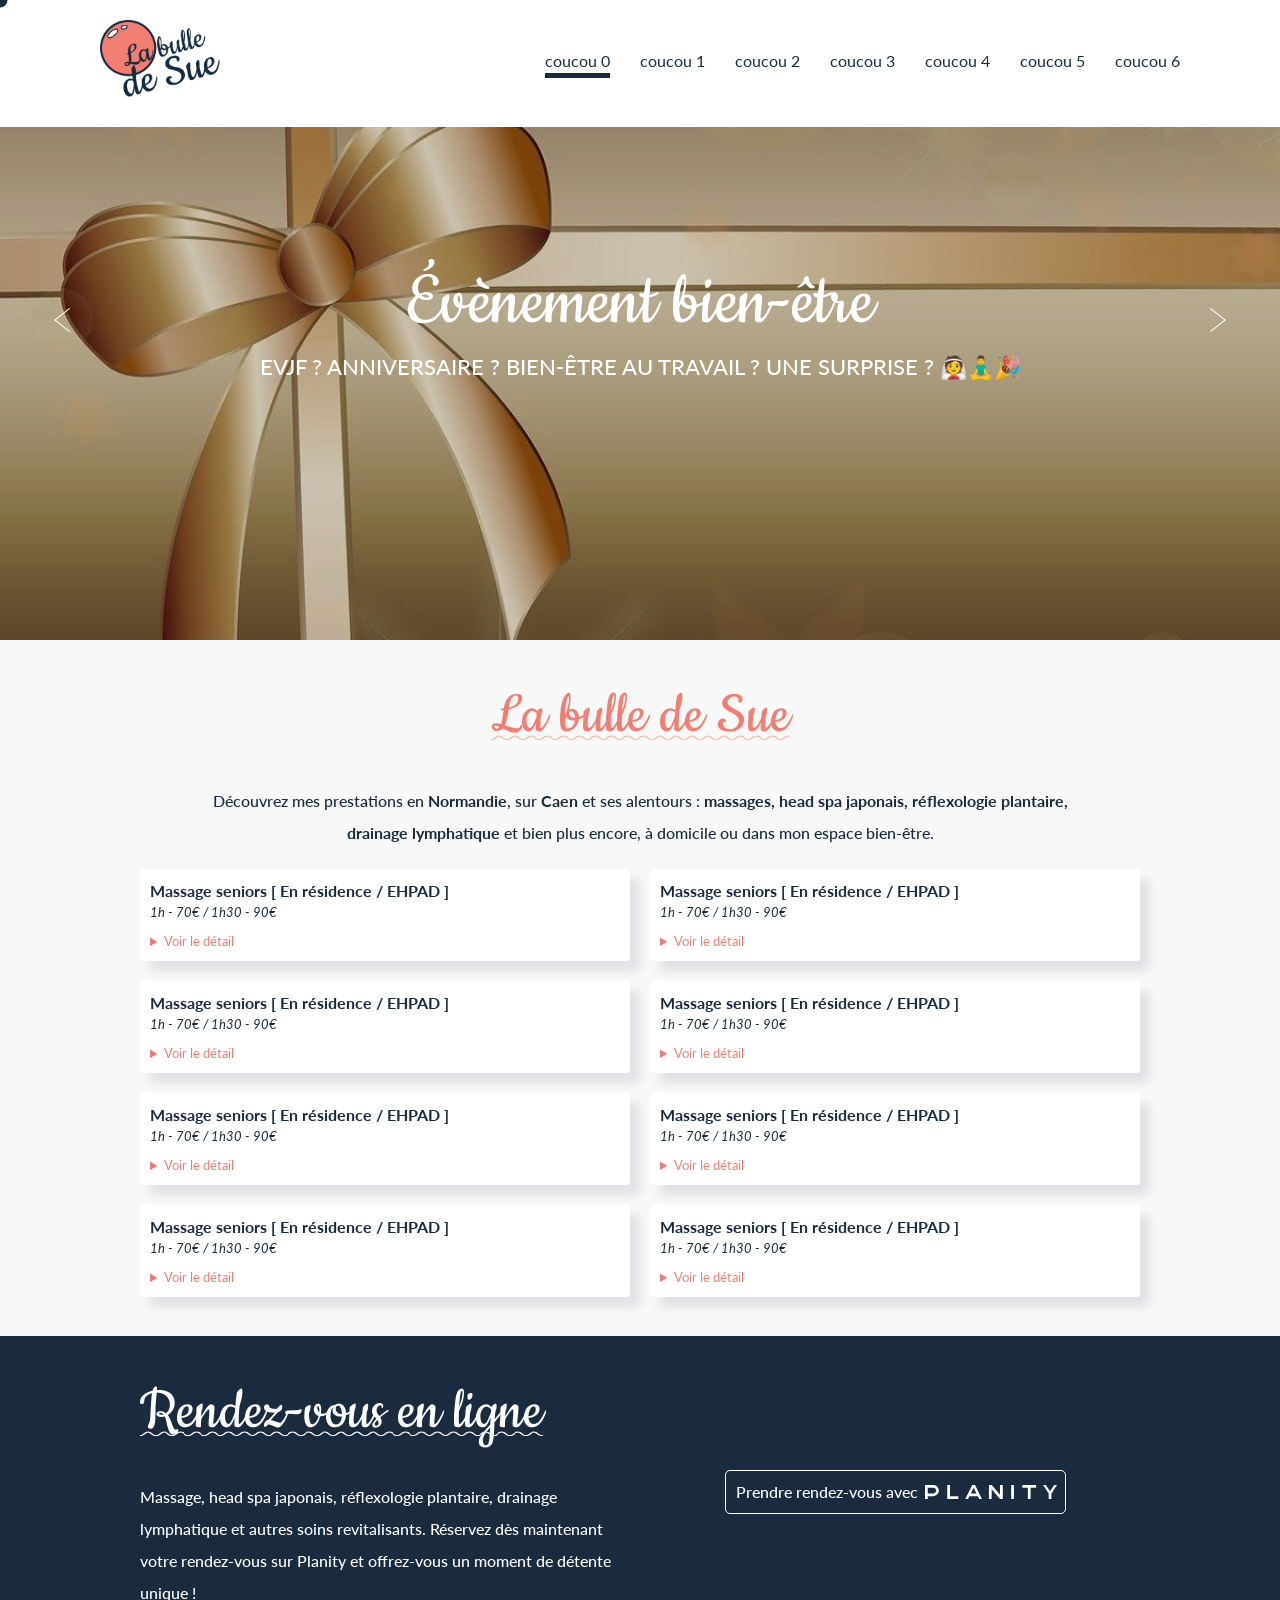
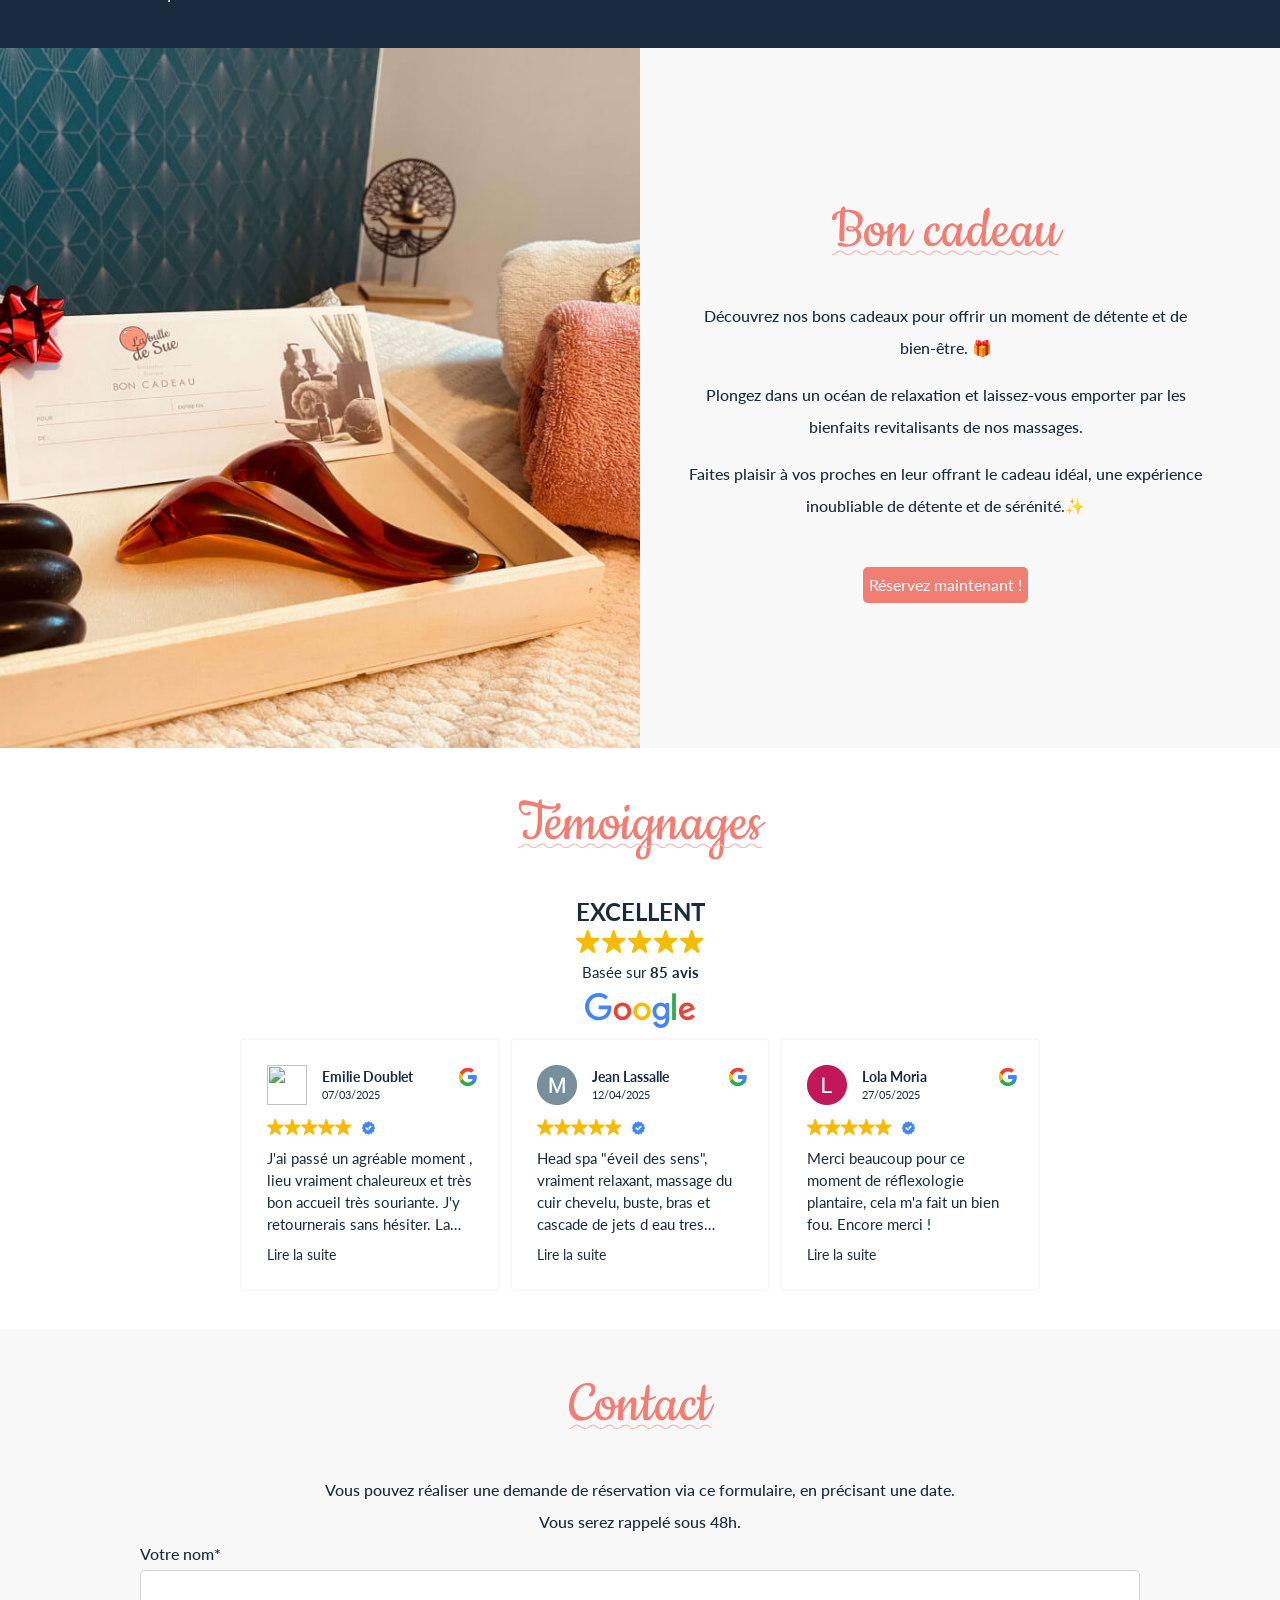
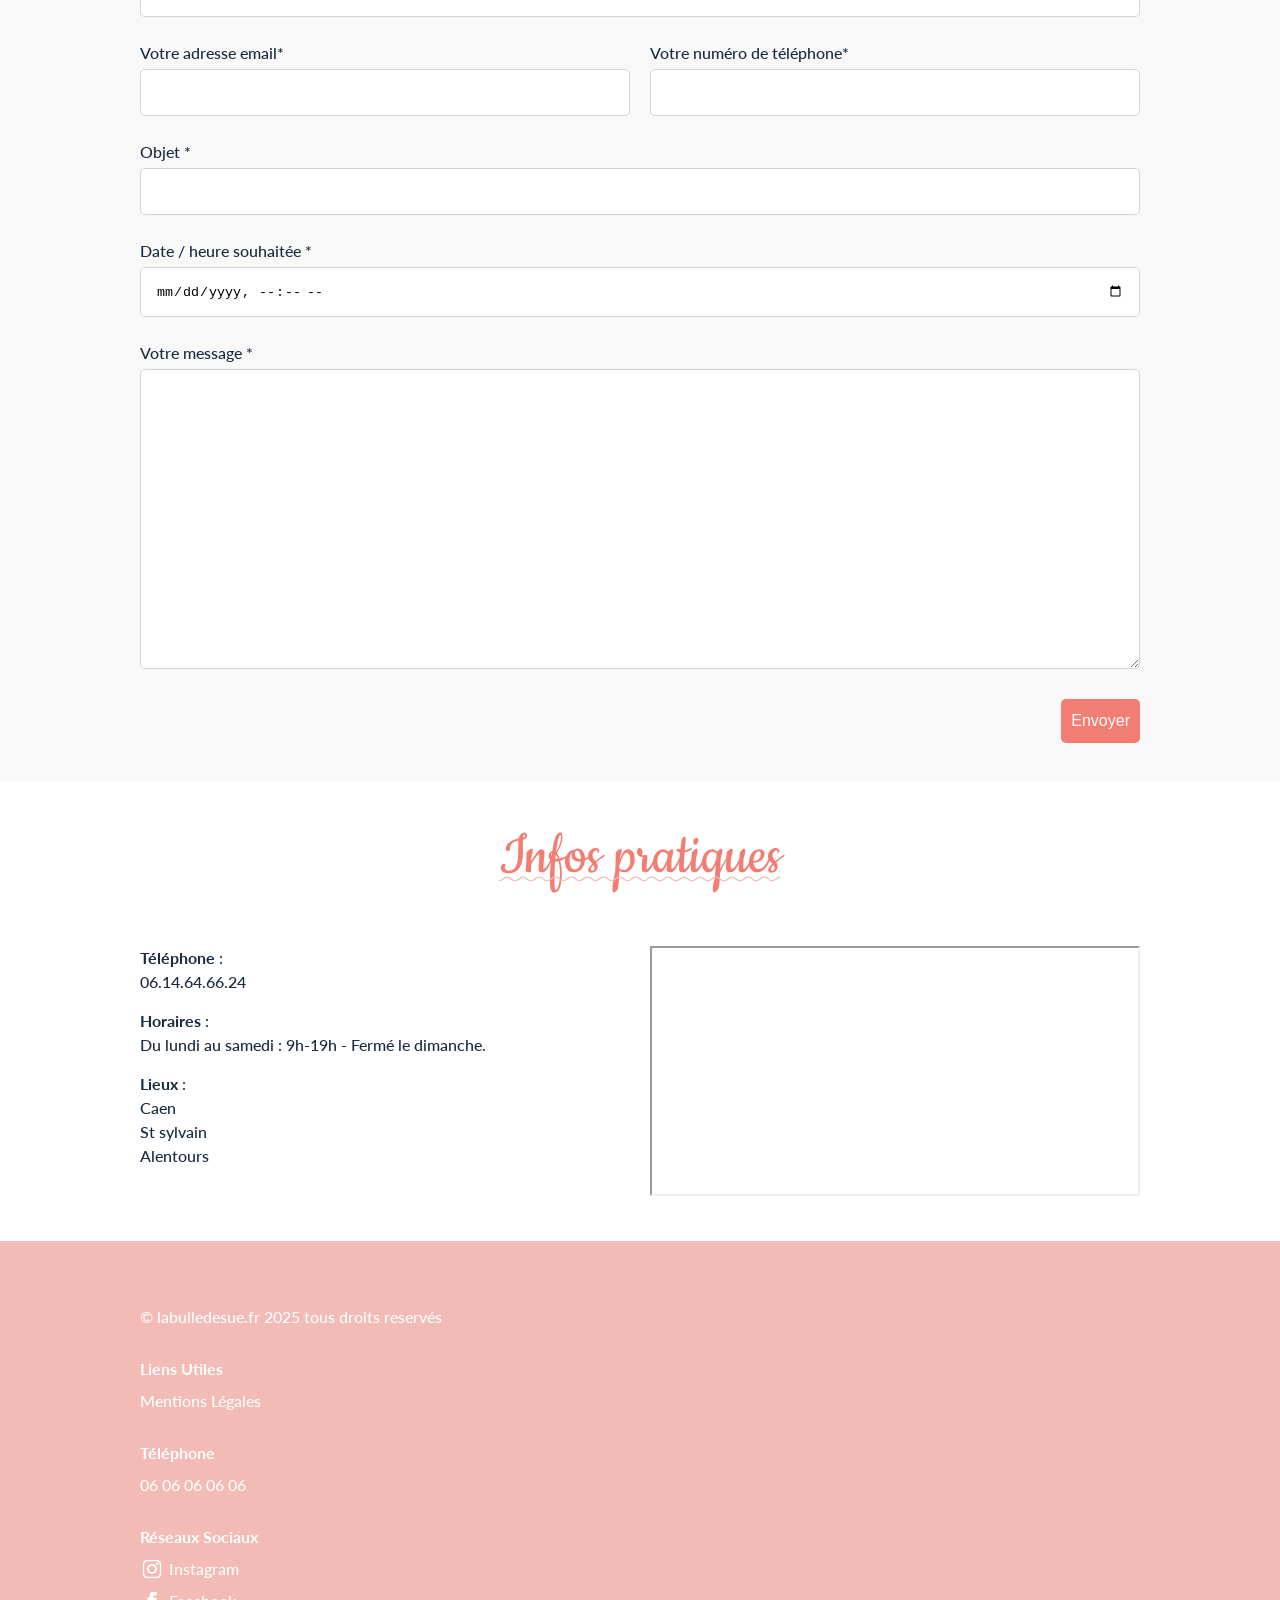
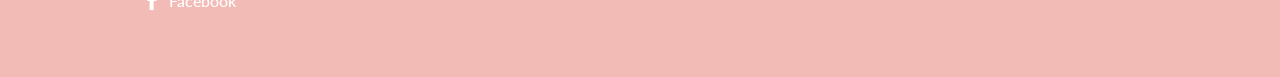
==== commit 7e3df125: "slider updates...." ====
--- a/index.html
+++ b/index.html
@@ -31,14 +31,43 @@
    </header>
    <main>
         <section class="hero">
-            <img class="wallpaper" aria-hidden="true" loading="lazy" src="assets/img/background-g3a371028a_1920-1920x600.jpg" alt="super image">
-            <!-- <div class="ball"></div> -->
-          <div class="container">
-            <h1>Évènement bien-être</h1>
-            <p>
-                EVJF ? ANNIVERSAIRE ? BIEN-ÊTRE AU TRAVAIL ? UNE SURPRISE ? 👰🧘‍♂️🎉
-            </p>
-          </div>
+            <div class="slider-fading">
+                <div class="arrows">
+                    <a aria-label="Fleche slider direction droite"  href="" class="arrow left">
+                        <span class="icon-arrow"></span>
+                    </a>
+                    <a aria-label="Fleche slider direction gauche" href="" class="arrow right">
+                        <span class="icon-arrow"></span>
+                    </a>
+                </div>
+                <div class="slide visible">
+                    <img class="wallpaper" aria-hidden="true" loading="lazy" src="assets/img/background-g3a371028a_1920-1920x600.jpg" alt="super image">
+                    <div class="container">
+                        <h1>Évènement bien-être</h1>
+                        <p>
+                            EVJF ? ANNIVERSAIRE ? BIEN-ÊTRE AU TRAVAIL ? UNE SURPRISE ? 👰🧘‍♂️🎉
+                        </p>
+                    </div>
+                </div>
+                <div class="slide">
+                    <img class="wallpaper" aria-hidden="true" loading="lazy" src="assets/img/family-5227815_1920-1920x600.jpg" alt="super image">
+                    <div class="container">
+                        <h1>Slide 2</h1>
+                        <p>
+                            Lorem, ipsum dolor sit amet consectetur adipisicing elit. Voluptate doloremque temporibus deserunt.
+                        </p>
+                    </div>
+                </div>
+                <div class="slide">
+                    <img class="wallpaper" aria-hidden="true" loading="lazy" src="assets/img/IMG_20220527_15521821-1920x600.jpg" alt="super image">
+                    <div class="container">
+                        <h1>Slide 3</h1>
+                        <p>
+                            Lorem, ipsum dolor sit amet consectetur adipisicing elit. Voluptate doloremque temporibus deserunt.
+                        </p>
+                    </div>
+                </div>
+            </div>
         </section>
         <section class="services" id="prestations">
             <div class="container">
--- a/assets/css/main.css
+++ b/assets/css/main.css
@@ -233,6 +233,19 @@
 
 }
 
+.icon-arrow{
+    -webkit-mask: url('data:image/svg+xml,<svg width="24" height="24" xmlns="http://www.w3.org/2000/svg" fill-rule="evenodd" clip-rule="evenodd"><path d="M20 .755l-14.374 11.245 14.374 11.219-.619.781-15.381-12 15.391-12 .609.755z"/></svg>');
+    position: relative;
+    display: inline-block;
+    height: 24px;
+    width: 24px;
+    background: var(--white);
+
+}
+
+
+
+
 .icon-facebook.small,
 .icon-instagram.small{
     transform: scale(.8);
@@ -323,18 +336,21 @@
 
 header nav a::after{
     content: '';
-    width: 100%;
+    width: 0%;
     position: absolute;
-    left:-100%;
+    left:100%;
     bottom: 0px;
     height: 5px;
     background-color: var(--black);
-    transition: left .3s ease;
+    transition: left .3s ease,
+    width .1s ease .4s;
 }
 
 header nav a:hover::after,
 header nav a.active::after{
+    transition: width .3s ease;
     left:0;
+    width: 100%;
 }
 
 header .hbg{
@@ -354,7 +370,50 @@
     background-color: var(--black);
 }
 
-
+/* SLIDER */
+.slider-fading{
+    height: 100%;
+    position: relative;
+    --arrow-px-border:50px;
+
+    .arrow{
+        display: flex;
+        align-items: center;
+        position: absolute;
+        z-index: 5;
+        height: fit-content;
+        top:0;
+        bottom: 0;
+        margin-block: auto;
+
+        &.left{
+            left:var(--arrow-px-border);
+        }
+
+        &.right{
+            right: var(--arrow-px-border);
+            transform: rotate(180deg);
+        }
+
+    }
+
+    .slide{
+        height: 100%;
+        width: 100%;
+        inset: 0;
+        display: flex;
+        position: absolute;
+        justify-content: center;
+        align-items: center;
+        text-align: center;
+        opacity: 0;
+        transition: opacity .5s ease;
+
+        &.visible{
+            opacity: 1;
+        }
+    }
+}
 
 
 /* SECTION HERO */
@@ -362,10 +421,8 @@
 .hero{
     height: 50vw;
     min-height: 600px;
-    display: flex;
-    align-items: center;
-    text-align: center;
     color: var(--white);
+    padding: 0;
 }
 
 
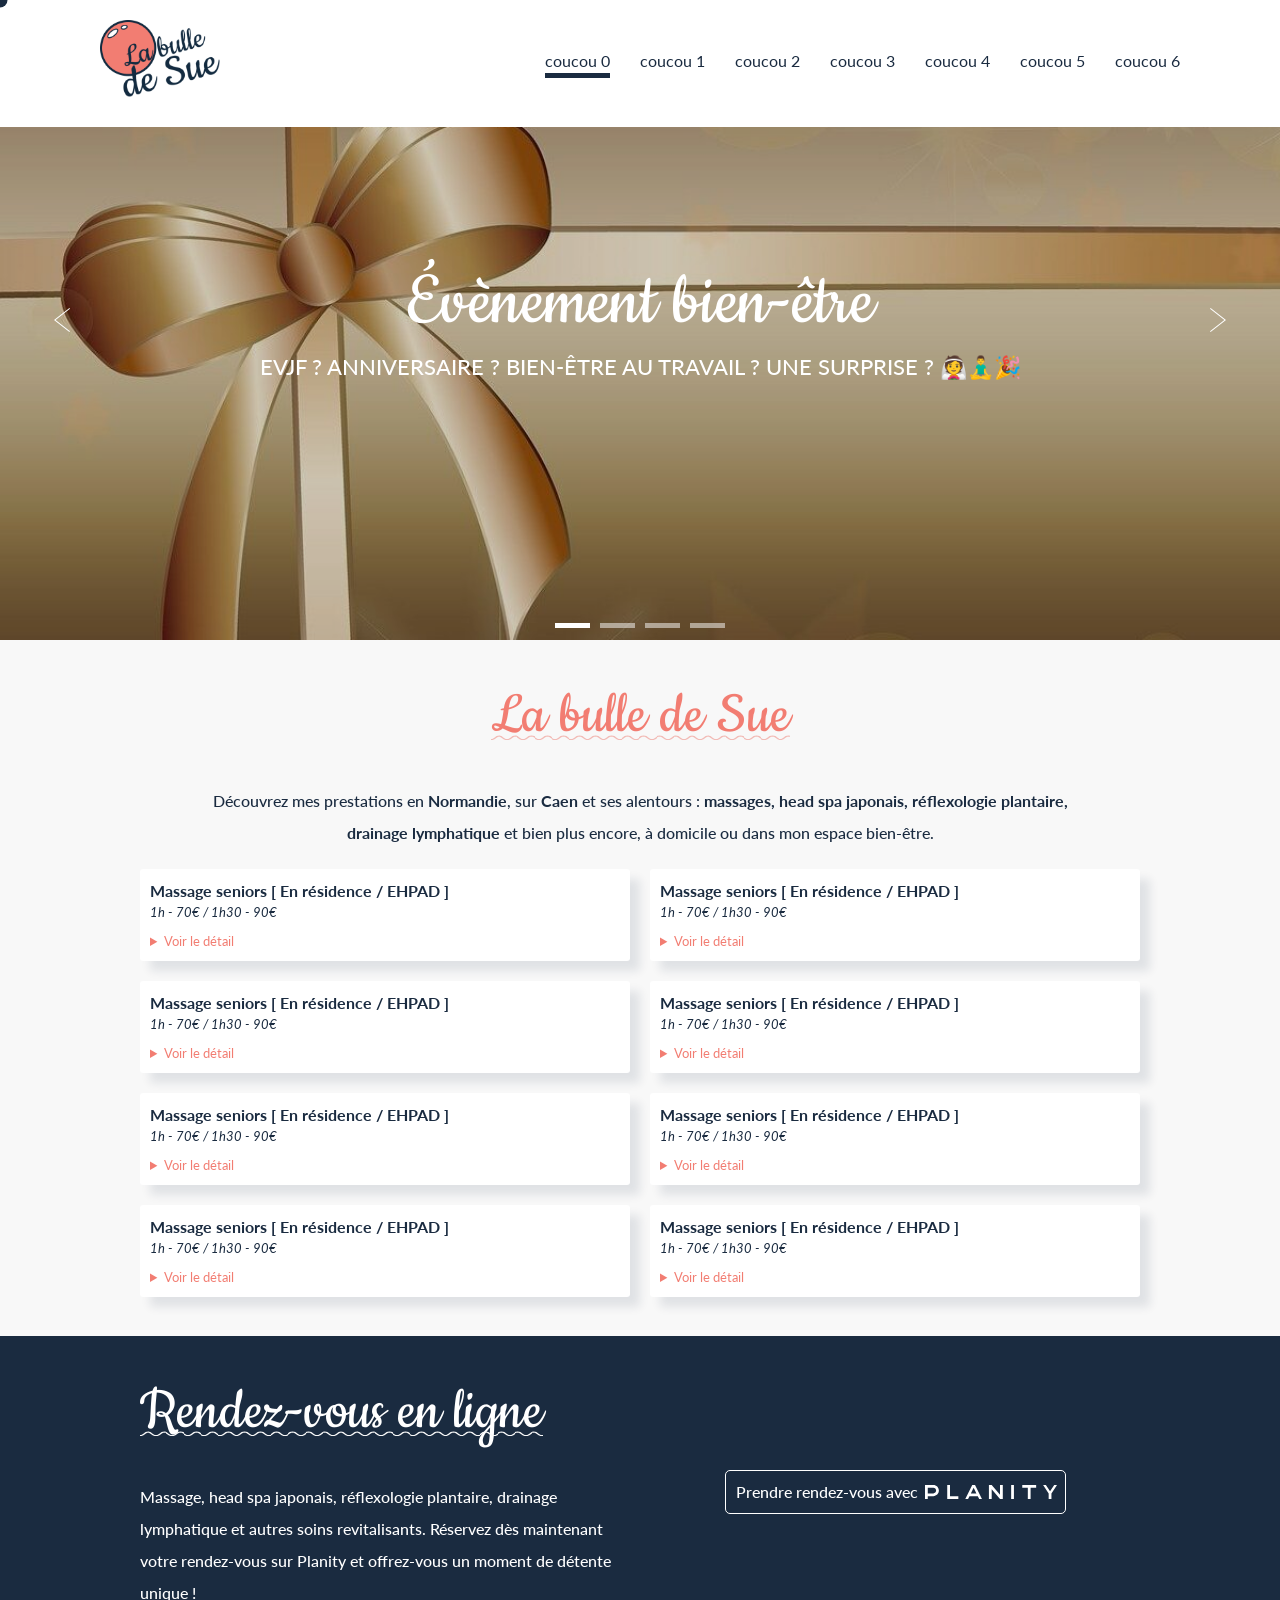
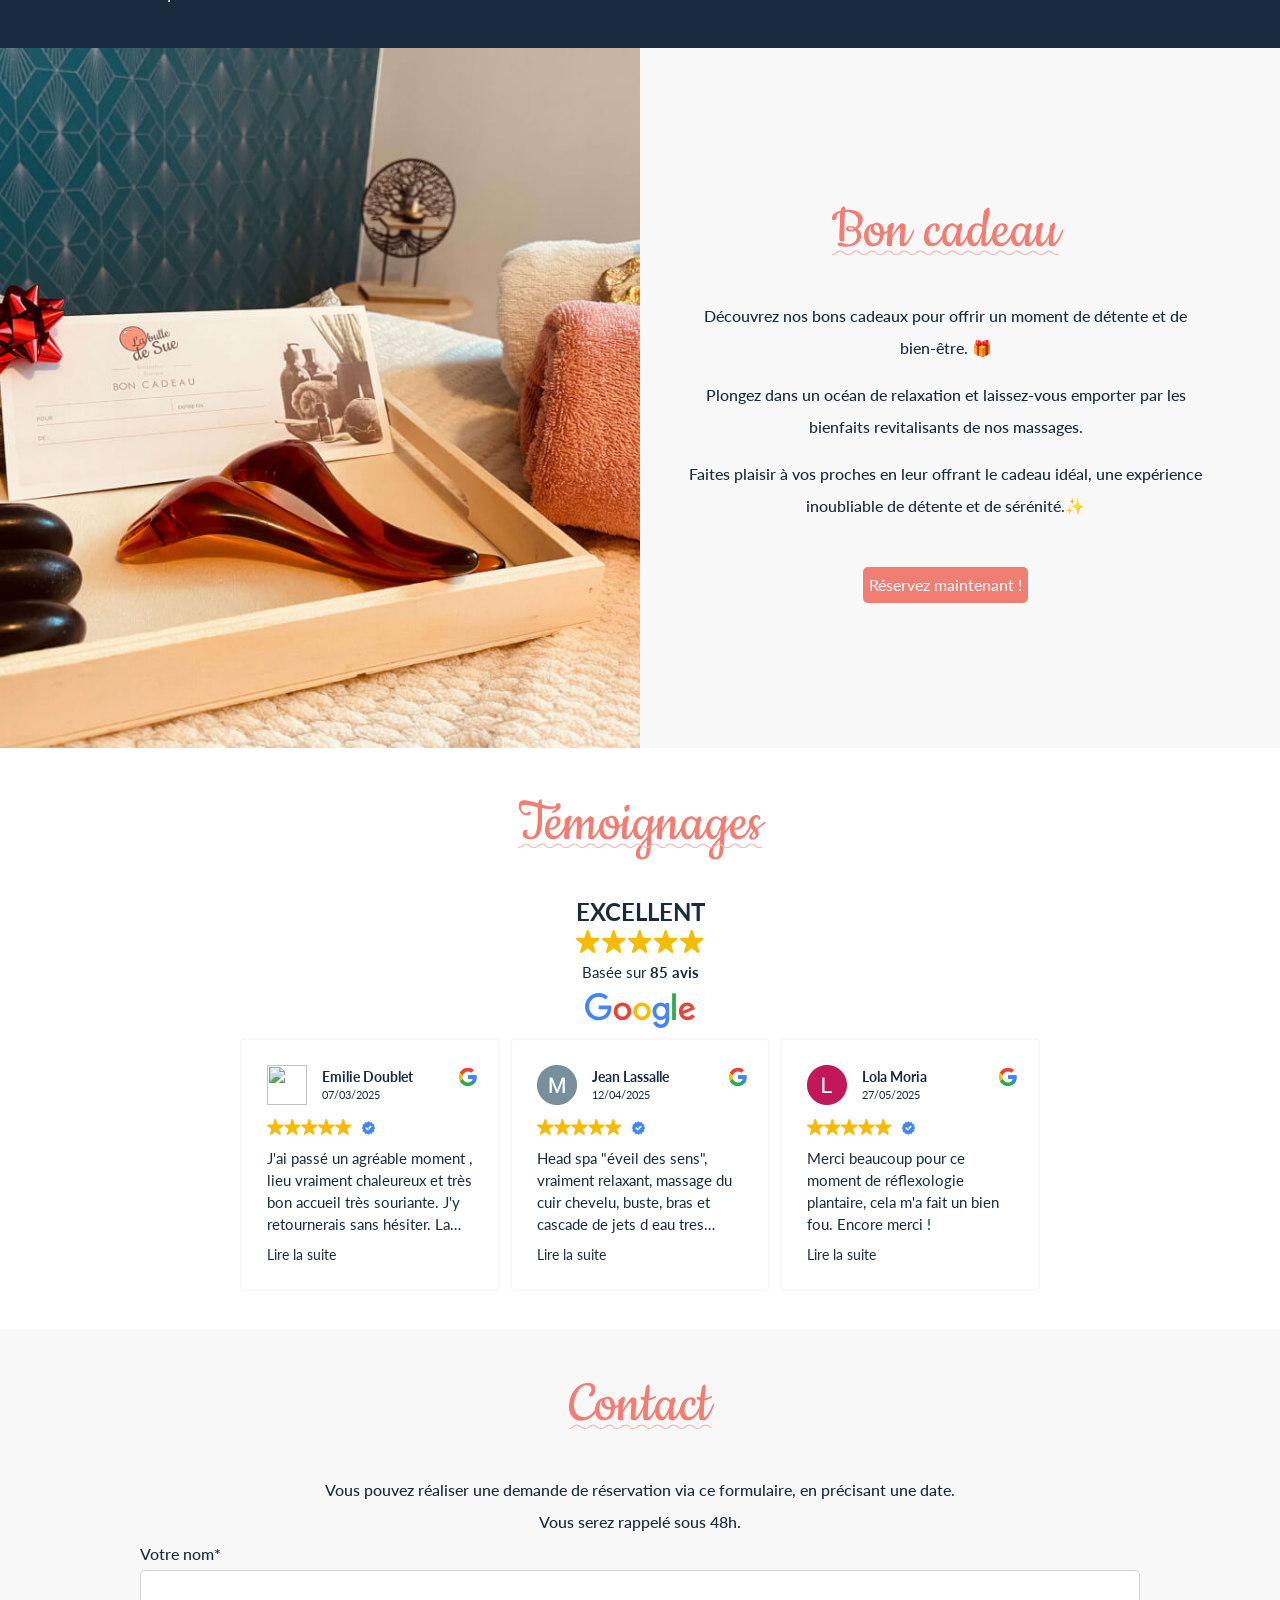
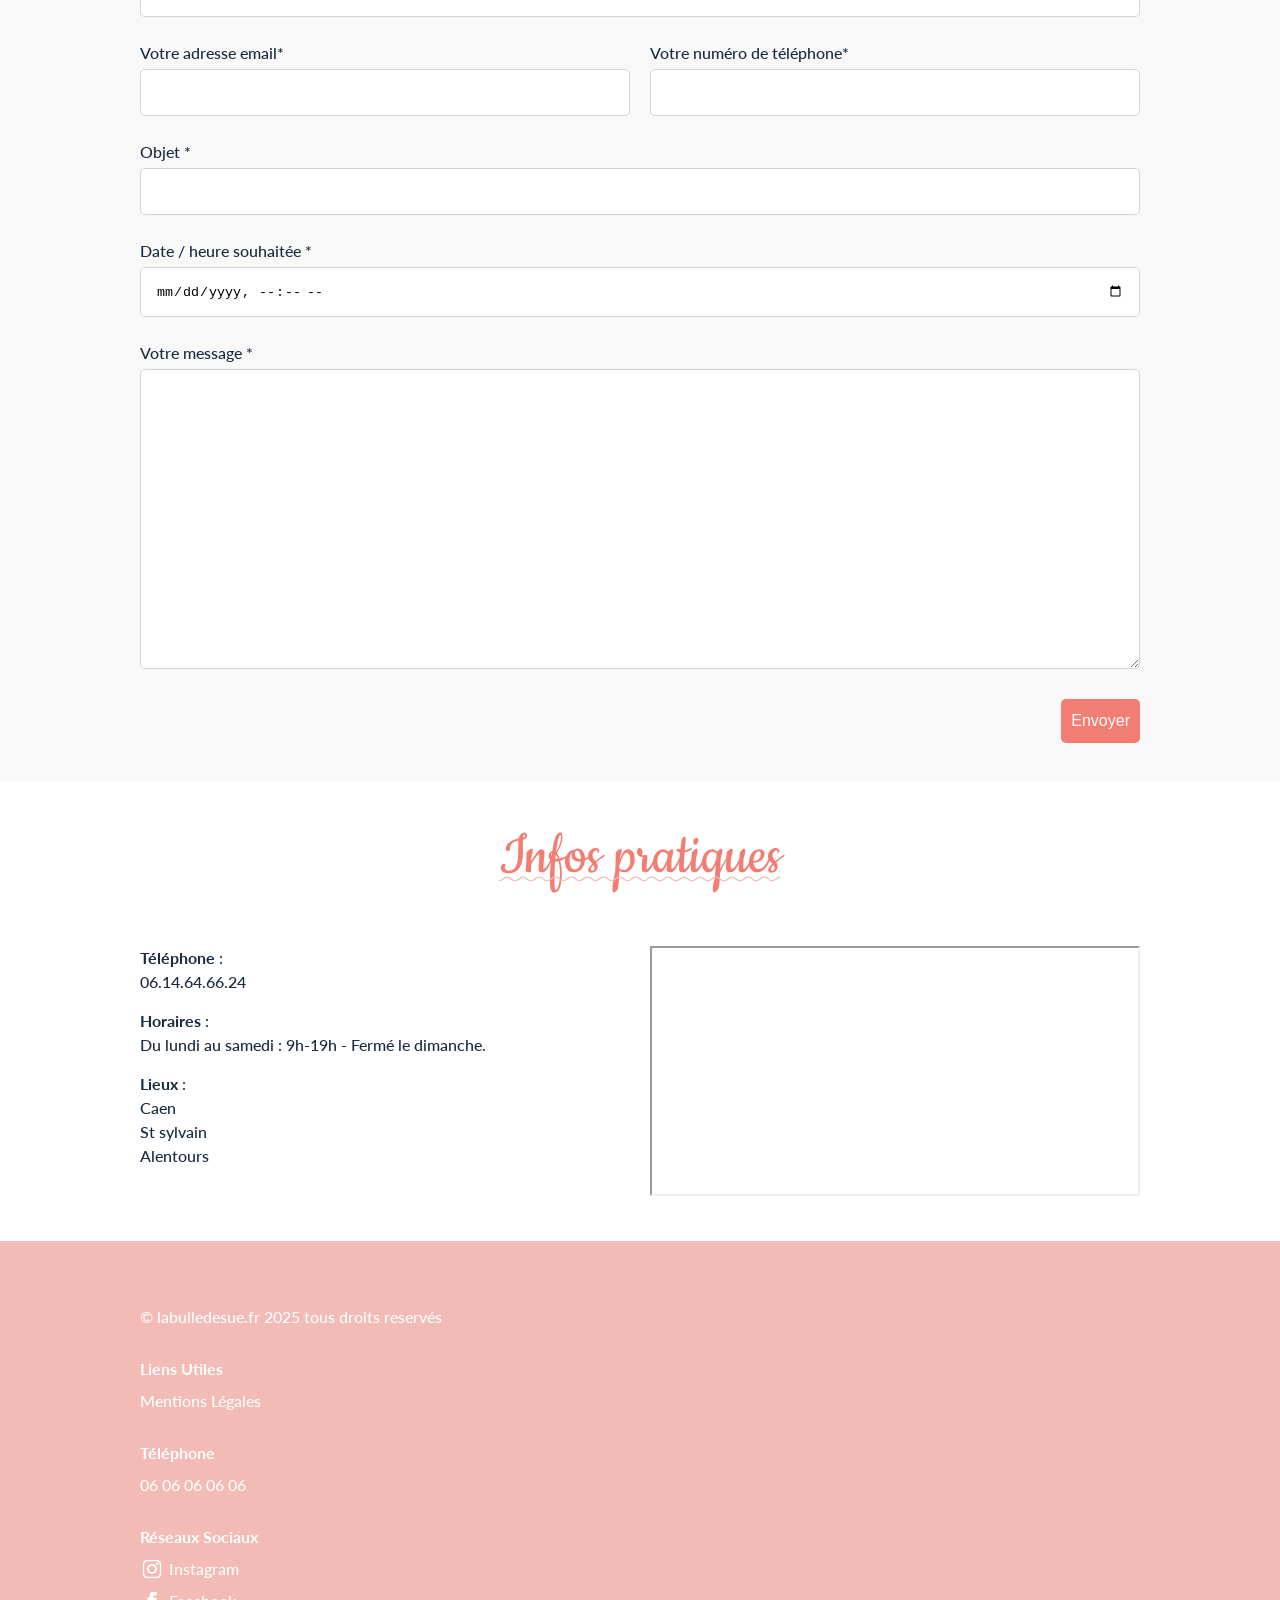
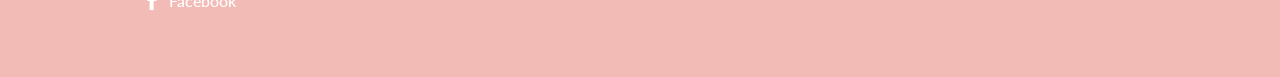
==== commit 04e55138: "slider terminé" ====
--- a/index.html
+++ b/index.html
@@ -67,6 +67,15 @@
                         </p>
                     </div>
                 </div>
+                <div class="slide">
+                    <img class="wallpaper" aria-hidden="true" loading="lazy" src="assets/img/pregnant-g48bc29657_1920-1920x600.jpg" alt="super image">
+                    <div class="container">
+                        <h1>Slide 4</h1>
+                        <p>
+                            Lorem, ipsum dolor sit amet consectetur adipisicing elit. Voluptate doloremque temporibus deserunt.
+                        </p>
+                    </div>
+                </div>
             </div>
         </section>
         <section class="services" id="prestations">
--- a/assets/css/main.css
+++ b/assets/css/main.css
@@ -370,11 +370,48 @@
     background-color: var(--black);
 }
 
+
+
+
+
+
+
+
+
+
+
 /* SLIDER */
 .slider-fading{
     height: 100%;
     position: relative;
     --arrow-px-border:50px;
+
+    .puces-wrapper{
+        position: absolute;
+        left: 0;
+        bottom: 0;
+        width: 100%;
+        height: 30px;
+        z-index: 2;
+        display: flex;
+        align-items: center;
+        justify-content: center;
+        gap:1rem;
+
+        div{
+            height: 5px;
+            width: 35px;
+            background-color: var(--white);
+            opacity: .5;
+            cursor: pointer;
+
+            &.active{
+                opacity: 1;
+            }
+
+        }
+
+    }
 
     .arrow{
         display: flex;
@@ -416,6 +453,21 @@
 }
 
 
+
+
+
+
+
+
+
+
+
+
+
+
+
+
+
 /* SECTION HERO */
 
 .hero{
@@ -1076,6 +1128,10 @@
         overflow: hidden;
     }
 
+    header.open nav{
+        height: 500px;
+    }
+
     .hero p{
         font-size: 2rem;
         line-height: 3rem;
